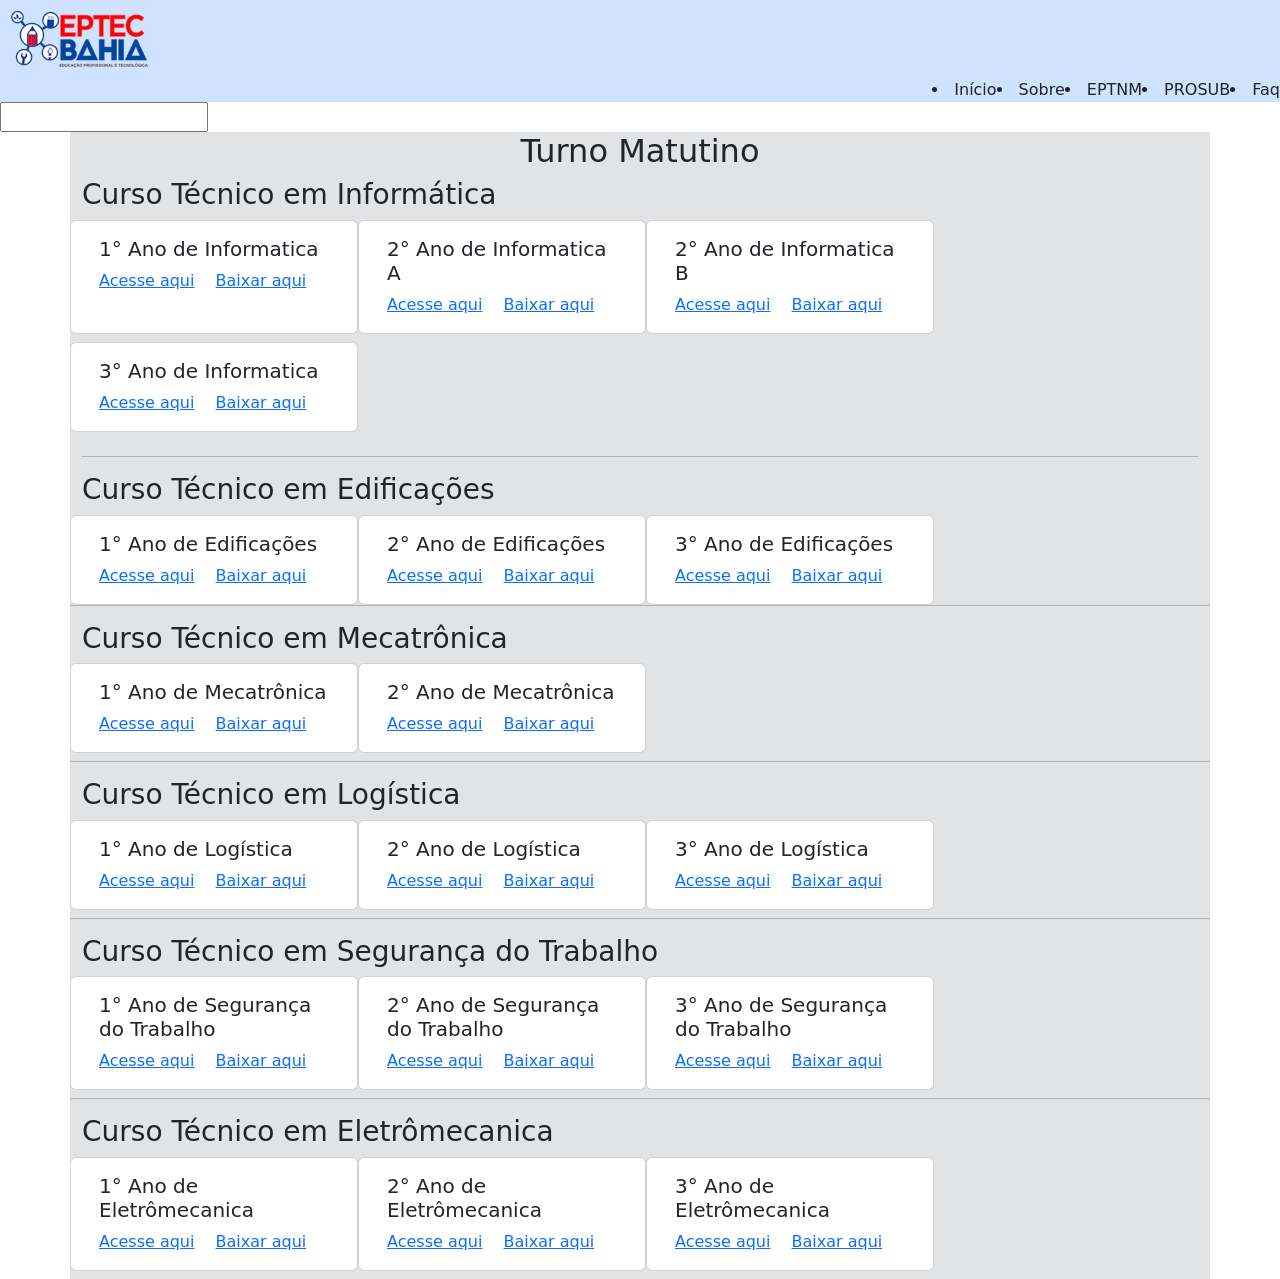
==== eptnm.html @ 10fe7ba7 "start SGH" ====
<!DOCTYPE html>
<html lang="pt-br">
<head>
    <meta charset="UTF-8">
    <meta name="viewport" content="width=device-width, initial-scale=1.0">
    <title>Sistema de Horario - CEEP Áureo FIlho</title>
    <link href="https://cdn.jsdelivr.net/npm/bootstrap@5.3.8/dist/css/bootstrap.min.css" rel="stylesheet" integrity="sha384-sRIl4kxILFvY47J16cr9ZwB07vP4J8+LH7qKQnuqkuIAvNWLzeN8tE5YBujZqJLB" crossorigin="anonymous">
</head>
<body class="container-fluid m-0 p-0">
    <section id="cabecalho" class="bg-primary-subtle">
        <div><a><img src="assets/img/logo.png"> </a></div>
        <nav>
            <div id="menu" class="d-flex justify-content-end">
            <li>Início</li>
            <li>Sobre</li>
            <li>EPTNM</li>
            <li>PROSUB</li>
            <li>Faq</li>
            </div>
        </nav>
    </section>
    <section id="pesquisa">
        <input type="text" />
    </section>
    <section id="turno" class="container bg-secondary-subtle">
        <head>
            <h2 class="text-center">Turno Matutino</h2>
        </head>
        <main>
            <div id="info" class="row">
                <h3>Curso Técnico em Informática</h3>
                <div class="card mb-2" style="width: 18rem;">
                    <div class="card-body">
                        <h5 class="card-title">1° Ano de Informatica</h5>
                        <a href="#" class="card-link" class="btn btn-primary" data-bs-toggle="modal" data-bs-target="#1infoModal">Acesse aqui</a>
                        <a href="assets/downloads/Matutino/pdf/1info.pdf" class="card-link" download="1info.pdf">Baixar aqui</a>
                    </div>
                </div>
                <div class="card mb-2" style="width: 18rem;">
                    <div class="card-body">
                        <h5 class="card-title">2° Ano de Informatica A</h5>
                        <a href="#" class="card-link" class="btn btn-primary" data-bs-toggle="modal" data-bs-target="#2infoModal">Acesse aqui</a>
                        <a href="assets/downloads/Matutino/pdf/2info.pdf" class="card-link" download="2info.pdf">Baixar aqui</a>
                    </div>
                </div>
                <div class="card mb-2" style="width: 18rem;">
                    <div class="card-body">
                        <h5 class="card-title">2° Ano de Informatica B</h5>
                        <a href="#" class="card-link" class="btn btn-primary" data-bs-toggle="modal" data-bs-target="#2binfoModal">Acesse aqui</a>
                        <a href="assets/downloads/Matutino/pdf/2info (2).pdf" class="card-link" download="2info.pdf">Baixar aqui</a>
                    </div>
                </div>
                    <div class="card mb-2" style="width: 18rem;">
                    <div class="card-body">
                        <h5 class="card-title">3° Ano de Informatica</h5>
                        <a href="#" class="card-link" class="btn btn-primary" data-bs-toggle="modal" data-bs-target="#3binfoModal">Acesse aqui</a>
                        <a href="assets/downloads/Matutino/pdf/3info.pdf" class="card-link" download="3info.pdf">Baixar aqui</a>
                    </div>
                </div>
            </div>

            <!-- Modal 1 info-->
            <div class="modal fade" id="1infoModal" tabindex="-1" aria-labelledby="1infoModalLabel" aria-hidden="true">
                <div class="modal-dialog modal-lg">
                    <div class="modal-content">
                    <div class="modal-header">
                        <h1 class="modal-title fs-5" id="1infoModalLabel">Modal title</h1>
                        <button type="button" class="btn-close" data-bs-dismiss="modal" aria-label="Close"></button>
                    </div>
                    <div class="modal-body">
                        <img src="assets/downloads/Matutino/imagen/1Info.png" class="img-fluid" width="100%">
                    </div>
                    </div>
                </div>
            </div>

            <!-- Modal 2 info A -->
            <div class="modal fade" id="2infoModal" tabindex="-1" aria-labelledby="2infoModalLabel" aria-hidden="true">
                <div class="modal-dialog modal-lg">
                    <div class="modal-content">
                    <div class="modal-header">
                        <h1 class="modal-title fs-5" id="2infoModalLabel">2° Informática Turma A</h1>
                        <button type="button" class="btn-close" data-bs-dismiss="modal" aria-label="Close"></button>
                    </div>
                    <div class="modal-body">
                        <img src="assets/downloads/Matutino/imagen/2Info A.png" class="img-fluid" width="100%">
                    </div>
                    </div>
                </div>
            </div>

             <!-- Modal 2 info B-->
            <div class="modal fade" id="2binfoModal" tabindex="-1" aria-labelledby="2binfoModalLabel" aria-hidden="true">
                <div class="modal-dialog modal-lg">
                    <div class="modal-content">
                    <div class="modal-header">
                        <h1 class="modal-title fs-5" id="2binfoModalLabel">2° Informática Turma b</h1>
                        <button type="button" class="btn-close" data-bs-dismiss="modal" aria-label="Close"></button>
                    </div>
                    <div class="modal-body">
                        <img src="assets/downloads/Matutino/imagen/2Info B.png" class="img-fluid" width="100%">
                    </div>
                    </div>
                </div>
            </div>
            <!-- Modal 3 info -->
                <div class="modal fade" id="3infoModal" tabindex="-1" aria-labelledby="3infoModalLabel" aria-hidden="true">
                <div class="modal-dialog modal-lg">
                    <div class="modal-content">
                    <div class="modal-header">
                        <h1 class="modal-title fs-5" id="3infoModal">3° Informática Turma b</h1>
                        <button type="button" class="btn-close" data-bs-dismiss="modal" aria-label="Close"></button>
                    </div>
                    <div class="modal-body">
                        <img src="assets/downloads/Matutino/imagen/3Info.png" class="img-fluid" width="100%">
                    </div>
                    </div>
                </div>
            </div>
            <hr>






            <div id="edifi" class="row">
                <h3>Curso Técnico em Edificações</h3>

                <div class="card" style="width: 18rem;">
                    <div class="card-body">
                        <h5 class="card-title">1° Ano de Edificações</h5>
                        <a href="#" class="card-link" class="btn btn-primary" data-bs-toggle="modal" data-bs-target="#exampleModal">Acesse aqui</a>
                        <a href="assets/downloads/Matutino/pdf/1edif.pdf" class="card-link" download="1edif.pdf">Baixar aqui</a>
                    </div>
                </div>
            <div class="card" style="width: 18rem;">
                    <div class="card-body">
                        <h5 class="card-title">2° Ano de Edificações</h5>
                        <a href="#" class="card-link" class="btn btn-primary" data-bs-toggle="modal" data-bs-target="#exampleModal">Acesse aqui</a>
                        <a href="assets/downloads/Matutino/pdf/2edif.pdf" class="card-link" download="2edif.pdf">Baixar aqui</a>
                    </div>
                </div>
            <div class="card" style="width: 18rem;">
                    <div class="card-body">
                        <h5 class="card-title">3° Ano de Edificações</h5>
                        <a href="#" class="card-link" class="btn btn-primary" data-bs-toggle="modal" data-bs-target="#exampleModal">Acesse aqui</a>
                        <a href="assets/downloads/Matutino/pdf/1info.pdf" class="card-link" download="1info.pdf">Baixar aqui</a>
                    </div>
                </div>
                <hr>









             <!-- Modal Mecatronica -->
            <div id="info" class="row">
                <h3>Curso Técnico em Mecatrônica</h3>
                <div class="card mb-2" style="width: 18rem;">
                    <div class="card-body">
                        <h5 class="card-title">1° Ano de Mecatrônica</h5>
                        <a href="#" class="card-link" class="btn btn-primary" data-bs-toggle="modal" data-bs-target="#1mctModal">Acesse aqui</a>
                        <a href="assets/downloads/Matutino/pdf//1mct.pdf" class="card-link" download="1imct.pdf">Baixar aqui</a>
                    </div>
                </div>
                <div class="card mb-2" style="width: 18rem;">
                    <div class="card-body">
                        <h5 class="card-title">2° Ano de Mecatrônica</h5>
                        <a href="#" class="card-link" class="btn btn-primary" data-bs-toggle="modal" data-bs-target="#2mctModal">Acesse aqui</a>
                        <a href="assets/downloads/Matutino/pdf/2mct.pdf" class="card-link" download="2mct.pdf">Baixar aqui</a>
                    </div>
                </div>
            </div>
            <hr>
 






            <div id="info" class="row">
                <h3>Curso Técnico em Logística</h3>
                <div class="card mb-2" style="width: 18rem;">
                    <div class="card-body">
                        <h5 class="card-title">1° Ano de Logística</h5>
                        <a href="#" class="card-link" class="btn btn-primary" data-bs-toggle="modal" data-bs-target="#1infoModal">Acesse aqui</a>
                        <a href="assets/downloads/Matutino/pdf/1log.pdf" class="card-link" download="1info.pdf">Baixar aqui</a>
                    </div>
                </div>
                <div class="card mb-2" style="width: 18rem;">
                    <div class="card-body">
                        <h5 class="card-title">2° Ano de Logística</h5>
                        <a href="#" class="card-link" class="btn btn-primary" data-bs-toggle="modal" data-bs-target="#2logModal">Acesse aqui</a>
                        <a href="assets/downloads/Matutino/pdf/2log.pdf" class="card-link" download="2log.pdf">Baixar aqui</a>
                    </div>
                </div>
                    <div class="card mb-2" style="width: 18rem;">
                    <div class="card-body">
                        <h5 class="card-title">3° Ano de Logística</h5>
                        <a href="#" class="card-link" class="btn btn-primary" data-bs-toggle="modal" data-bs-target="#3logModal">Acesse aqui</a>
                        <a href="assets/downloads/Matutino/pdf/3log.pdf" class="card-link" download="3log.pdf">Baixar aqui</a>
                    </div>
                </div>
            </div>
            <hr>






            <div id="info" class="row">
                <h3>Curso Técnico em Segurança do Trabalho</h3>
                <div class="card mb-2" style="width: 18rem;">
                    <div class="card-body">
                        <h5 class="card-title">1° Ano de Segurança do Trabalho</h5>
                        <a href="#" class="card-link" class="btn btn-primary" data-bs-toggle="modal" data-bs-target="#1STModal">Acesse aqui</a>
                        <a href="assets/downloads/Matutino/pdf/1ST.pdf" class="card-link" download="1ST.pdf">Baixar aqui</a>
                    </div>
                </div>
                <div class="card mb-2" style="width: 18rem;">
                    <div class="card-body">
                        <h5 class="card-title">2° Ano de Segurança do Trabalho</h5>
                        <a href="#" class="card-link" class="btn btn-primary" data-bs-toggle="modal" data-bs-target="#2STModal">Acesse aqui</a>
                        <a href="assets/downloads/Matutino/pdf/2ST.pdf" class="card-link" download="2ST.pdf">Baixar aqui</a>
                    </div>
                </div>
                    <div class="card mb-2" style="width: 18rem;">
                    <div class="card-body">
                        <h5 class="card-title">3° Ano de Segurança do Trabalho</h5>
                        <a href="#" class="card-link" class="btn btn-primary" data-bs-toggle="modal" data-bs-target="#3STModal">Acesse aqui</a>
                        <a href="assets/downloads/Matutino/pdf/3ST.pdf" class="card-link" download="3iST.pdf">Baixar aqui</a>
                    </div>
                </div>
            </div>
            <hr>











            <div id="info" class="row">
                <h3>Curso Técnico em Eletrômecanica</h3>
                <div class="card mb-2" style="width: 18rem;">
                    <div class="card-body">
                        <h5 class="card-title">1° Ano de Eletrômecanica</h5>
                        <a href="#" class="card-link" class="btn btn-primary" data-bs-toggle="modal" data-bs-target="#1eletroModal">Acesse aqui</a>
                        <a href="assets/downloads/Matutino/pdf/1eletro.pdf" class="card-link" download="1eletro.pdf">Baixar aqui</a>
                    </div>
                </div>
                <div class="card mb-2" style="width: 18rem;">
                    <div class="card-body">
                        <h5 class="card-title">2° Ano de Eletrômecanica</h5>
                        <a href="#" class="card-link" class="btn btn-primary" data-bs-toggle="modal" data-bs-target="#2eletroModal">Acesse aqui</a>
                        <a href="assets/downloads/Matutino/pdf/2eletro.pdf" class="card-link" download="2eletro.pdf">Baixar aqui</a>
                    </div>
                </div>
                    <div class="card mb-2" style="width: 18rem;">
                    <div class="card-body">
                        <h5 class="card-title">3° Ano de Eletrômecanica</h5>
                        <a href="#" class="card-link" class="btn btn-primary" data-bs-toggle="modal" data-bs-target="#3eletroModal">Acesse aqui</a>
                        <a href="assets/downloads/Matutino/pdf/3eletro.pdf" class="card-link" download="3eletro.pdf">Baixar aqui</a>
                    </div>
                </div>
            </div>

                    


        </main>
    </section>
    <footer></footer>

    <script src="https://cdn.jsdelivr.net/npm/bootstrap@5.3.8/dist/js/bootstrap.bundle.min.js" integrity="sha384-FKyoEForCGlyvwx9Hj09JcYn3nv7wiPVlz7YYwJrWVcXK/BmnVDxM+D2scQbITxI" crossorigin="anonymous"></script>
</body>
</html>
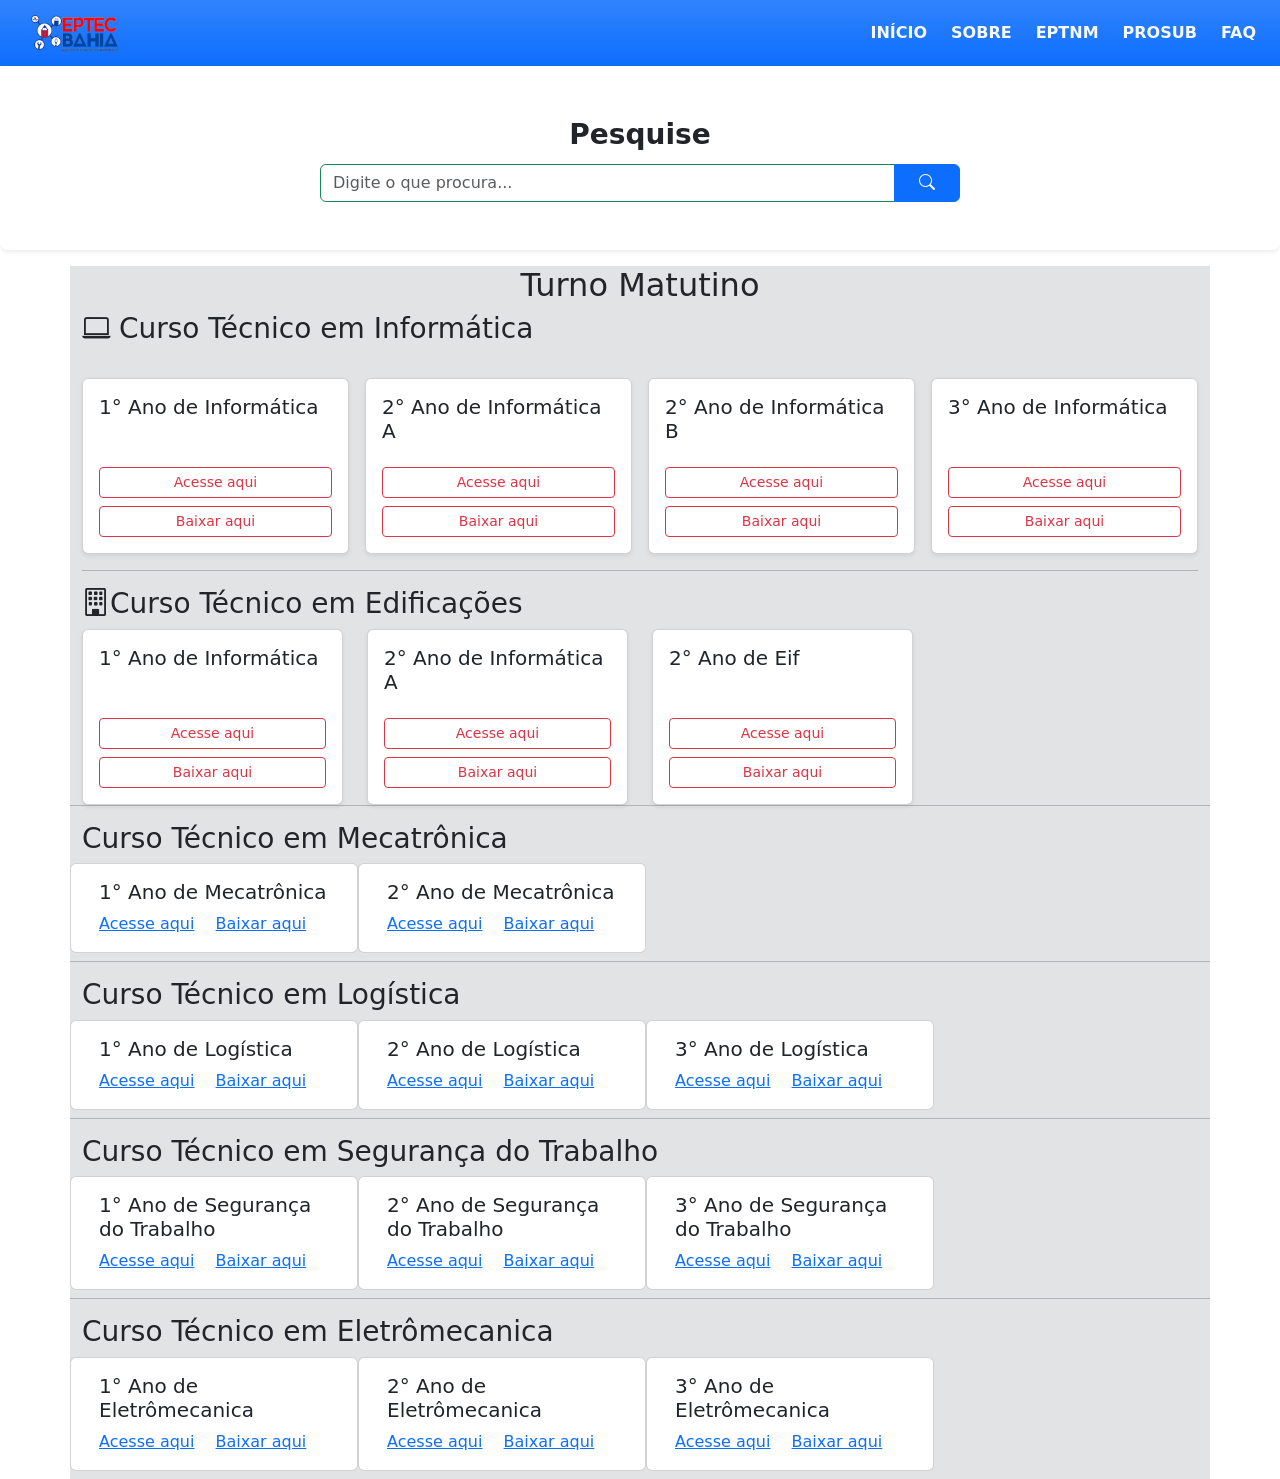
==== commit aa61f11e: "update EPTNM" ====
--- a/eptnm.html
+++ b/eptnm.html
@@ -3,61 +3,126 @@
 <head>
     <meta charset="UTF-8">
     <meta name="viewport" content="width=device-width, initial-scale=1.0">
-    <title>Sistema de Horario - CEEP Áureo FIlho</title>
-    <link href="https://cdn.jsdelivr.net/npm/bootstrap@5.3.8/dist/css/bootstrap.min.css" rel="stylesheet" integrity="sha384-sRIl4kxILFvY47J16cr9ZwB07vP4J8+LH7qKQnuqkuIAvNWLzeN8tE5YBujZqJLB" crossorigin="anonymous">
+    <title>Sistema de Horario - CEEP Áureo Filho</title>
+    
+    <!-- CSS do Bootstrap 5.3 (Corrigido) -->
+    <link href="https://cdn.jsdelivr.net/npm/bootstrap@5.3.3/dist/css/bootstrap.min.css" rel="stylesheet">
+    
+    <!-- Ícones do Bootstrap 1.11.3 -->
+    <link rel="stylesheet" href="https://cdn.jsdelivr.net/npm/bootstrap-icons@1.11.3/font/bootstrap-icons.min.css">
 </head>
 <body class="container-fluid m-0 p-0">
-    <section id="cabecalho" class="bg-primary-subtle">
-        <div><a><img src="assets/img/logo.png"> </a></div>
-        <nav>
-            <div id="menu" class="d-flex justify-content-end">
-            <li>Início</li>
-            <li>Sobre</li>
-            <li>EPTNM</li>
-            <li>PROSUB</li>
-            <li>Faq</li>
-            </div>
-        </nav>
+    <section id="topo" class="py-2 bg-primary bg-gradient">
+            <div class="container-fluid px-4 d-flex justify-content-between align-items-center">
+                
+                <!-- Logo na Esquerda -->
+                <a href="#" class="navbar-brand">
+                    <img src="assets/img/logo.png" alt="EPTEC Bahia" height="50">
+                </a>
+
+                <!-- Links de Navegação na Direita -->
+            <nav>
+                <ul class="nav gap-3 gap-md-4 align-items-center">
+                    <li class="nav-item">
+                        <a class="nav-link link-light link-opacity-75-hover fw-semibold p-0" href="index.html">INÍCIO</a>
+                    </li>
+                    <li class="nav-item">
+                        <a class="nav-link link-light link-opacity-75-hover fw-semibold p-0" href="sobre.html">SOBRE</a>
+                    </li>
+                    <li class="nav-item">
+                        <a class="nav-link link-light link-opacity-75-hover fw-semibold p-0" href="eptnm.html">EPTNM</a>
+                    </li>
+                    <li class="nav-item">
+                        <a class="nav-link link-light link-opacity-75-hover fw-semibold p-0" href="prosub.html">PROSUB</a>
+                    </li>
+                    <li class="nav-item">
+                        <a class="nav-link link-light link-opacity-75-hover fw-semibold p-0" href="faq.html">FAQ</a>
+                    </li>
+                </ul>
+            </nav>
+
+            </div>
     </section>
-    <section id="pesquisa">
-        <input type="text" />
+        <section id="pesquisa" class="text-center text-dark py-5 my-0 mb-3 rounded-3 shadow-sm overflow-hidden d-flex justify-content-center align-items-center" 
+            style="background: linear-gradient(rgba(255, 255, 255, 0.75)), url('assets/img/banner.site.jpg') center/cover no-repeat;">
+        
+<div class="w-50 mx-auto text-center">
+    <label for="pesquisa" class="form-label fs-3 fw-semibold">Pesquise</label>
+    
+    <!-- Input Group une o campo e o botão -->
+        <div class="input-group">
+            <input type="search" id="pesquisa" class="form-control border-success" placeholder="Digite o que procura...">
+            <button class="btn btn-primary px-4" type="button"> <i class="bi bi-search"></i></button>
+        </div>
+</div>
+
     </section>
+
     <section id="turno" class="container bg-secondary-subtle">
         <head>
             <h2 class="text-center">Turno Matutino</h2>
         </head>
         <main>
-            <div id="info" class="row">
-                <h3>Curso Técnico em Informática</h3>
-                <div class="card mb-2" style="width: 18rem;">
-                    <div class="card-body">
-                        <h5 class="card-title">1° Ano de Informatica</h5>
-                        <a href="#" class="card-link" class="btn btn-primary" data-bs-toggle="modal" data-bs-target="#1infoModal">Acesse aqui</a>
-                        <a href="assets/downloads/Matutino/pdf/1info.pdf" class="card-link" download="1info.pdf">Baixar aqui</a>
-                    </div>
-                </div>
-                <div class="card mb-2" style="width: 18rem;">
-                    <div class="card-body">
-                        <h5 class="card-title">2° Ano de Informatica A</h5>
-                        <a href="#" class="card-link" class="btn btn-primary" data-bs-toggle="modal" data-bs-target="#2infoModal">Acesse aqui</a>
-                        <a href="assets/downloads/Matutino/pdf/2info.pdf" class="card-link" download="2info.pdf">Baixar aqui</a>
-                    </div>
-                </div>
-                <div class="card mb-2" style="width: 18rem;">
-                    <div class="card-body">
-                        <h5 class="card-title">2° Ano de Informatica B</h5>
-                        <a href="#" class="card-link" class="btn btn-primary" data-bs-toggle="modal" data-bs-target="#2binfoModal">Acesse aqui</a>
-                        <a href="assets/downloads/Matutino/pdf/2info (2).pdf" class="card-link" download="2info.pdf">Baixar aqui</a>
-                    </div>
-                </div>
-                    <div class="card mb-2" style="width: 18rem;">
-                    <div class="card-body">
-                        <h5 class="card-title">3° Ano de Informatica</h5>
-                        <a href="#" class="card-link" class="btn btn-primary" data-bs-toggle="modal" data-bs-target="#3binfoModal">Acesse aqui</a>
-                        <a href="assets/downloads/Matutino/pdf/3info.pdf" class="card-link" download="3info.pdf">Baixar aqui</a>
-                    </div>
-                </div>
-            </div>
+
+            
+<div id="info" class="row g-3">
+    <!-- Título ocupando toda a largura superior -->
+    <div class="col-12 mb-2">
+        <h3><i class="bi bi-laptop"></i> Curso Técnico em Informática</h3>
+    </div>
+
+    <!-- 1ª Coluna -->
+    <div class="col-12 col-sm-6 col-lg-3">
+        <div class="card h-100 shadow-sm">
+            <div class="card-body d-flex flex-column justify-content-between">
+                <h5 class="card-title">1° Ano de Informática</h5>
+                <div class="mt-3">
+                    <a href="#" class="btn btn-outline-danger btn-sm w-100 mb-2" data-bs-toggle="modal" data-bs-target="#1infoModal">Acesse aqui</a>
+                    <a href="assets/downloads/Matutino/pdf/1info.pdf" class="btn btn-outline-danger btn-sm w-100" download="1info.pdf">Baixar aqui</a>
+                </div>
+            </div>
+        </div>
+    </div>
+
+    <!-- 2ª Coluna -->
+    <div class="col-12 col-sm-6 col-lg-3">
+        <div class="card h-100 shadow-sm">
+            <div class="card-body d-flex flex-column justify-content-between">
+                <h5 class="card-title">2° Ano de Informática A</h5>
+                <div class="mt-3">
+                    <a href="#" class="btn btn-outline-danger btn-sm w-100 mb-2" data-bs-toggle="modal" data-bs-target="#2infoModal">Acesse aqui</a>
+                    <a href="assets/downloads/Matutino/pdf/2info.pdf" class="btn btn-outline-danger btn-sm w-100" download="2info.pdf">Baixar aqui</a>
+                </div>
+            </div>
+        </div>
+    </div>
+
+    <!-- 3ª Coluna -->
+    <div class="col-12 col-sm-6 col-lg-3">
+        <div class="card h-100 shadow-sm">
+            <div class="card-body d-flex flex-column justify-content-between">
+                <h5 class="card-title">2° Ano de Informática B</h5>
+                <div class="mt-3">
+                    <a href="#" class="btn btn-outline-danger btn-sm w-100 mb-2" data-bs-toggle="modal" data-bs-target="#2binfoModal">Acesse aqui</a>
+                    <a href="assets/downloads/Matutino/pdf/2info (2).pdf" class="btn btn-outline-danger btn-sm w-100" download="2info.pdf">Baixar aqui</a>
+                </div>
+            </div>
+        </div>
+    </div>
+
+    <!-- 4ª Coluna -->
+    <div class="col-12 col-sm-6 col-lg-3">
+        <div class="card h-100 shadow-sm">
+            <div class="card-body d-flex flex-column justify-content-between">
+                <h5 class="card-title">3° Ano de Informática</h5>
+                <div class="mt-3">
+                    <a href="#" class="btn btn-outline-danger btn-sm w-100 mb-2" data-bs-toggle="modal" data-bs-target="#3binfoModal">Acesse aqui</a>
+                    <a href="assets/downloads/Matutino/pdf/3info.pdf" class="btn btn-outline-danger btn-sm w-100" download="3info.pdf">Baixar aqui</a>
+                </div>
+            </div>
+        </div>
+    </div>
+</div>
 
             <!-- Modal 1 info-->
             <div class="modal fade" id="1infoModal" tabindex="-1" aria-labelledby="1infoModalLabel" aria-hidden="true">
@@ -119,35 +184,47 @@
             </div>
             <hr>
 
-
-
-
-
-
             <div id="edifi" class="row">
-                <h3>Curso Técnico em Edificações</h3>
-
-                <div class="card" style="width: 18rem;">
-                    <div class="card-body">
-                        <h5 class="card-title">1° Ano de Edificações</h5>
-                        <a href="#" class="card-link" class="btn btn-primary" data-bs-toggle="modal" data-bs-target="#exampleModal">Acesse aqui</a>
-                        <a href="assets/downloads/Matutino/pdf/1edif.pdf" class="card-link" download="1edif.pdf">Baixar aqui</a>
-                    </div>
-                </div>
-            <div class="card" style="width: 18rem;">
-                    <div class="card-body">
-                        <h5 class="card-title">2° Ano de Edificações</h5>
-                        <a href="#" class="card-link" class="btn btn-primary" data-bs-toggle="modal" data-bs-target="#exampleModal">Acesse aqui</a>
-                        <a href="assets/downloads/Matutino/pdf/2edif.pdf" class="card-link" download="2edif.pdf">Baixar aqui</a>
-                    </div>
-                </div>
-            <div class="card" style="width: 18rem;">
-                    <div class="card-body">
-                        <h5 class="card-title">3° Ano de Edificações</h5>
-                        <a href="#" class="card-link" class="btn btn-primary" data-bs-toggle="modal" data-bs-target="#exampleModal">Acesse aqui</a>
-                        <a href="assets/downloads/Matutino/pdf/1info.pdf" class="card-link" download="1info.pdf">Baixar aqui</a>
-                    </div>
-                </div>
+                <h3><i class="bi bi-building"></i>Curso Técnico em Edificações</h3>
+
+               <!-- 1ª Coluna -->
+    <div class="col-12 col-sm-6 col-lg-3">
+        <div class="card h-100 shadow-sm">
+            <div class="card-body d-flex flex-column justify-content-between">
+                <h5 class="card-title">1° Ano de Informática</h5>
+                <div class="mt-3">
+                    <a href="#" class="btn btn-outline-danger btn-sm w-100 mb-2" data-bs-toggle="modal" data-bs-target="#1infoModal">Acesse aqui</a>
+                    <a href="assets/downloads/Matutino/pdf/1info.pdf" class="btn btn-outline-danger btn-sm w-100" download="1info.pdf">Baixar aqui</a>
+                </div>
+            </div>
+        </div>
+    </div>
+
+    <!-- 2ª Coluna -->
+    <div class="col-12 col-sm-6 col-lg-3">
+        <div class="card h-100 shadow-sm">
+            <div class="card-body d-flex flex-column justify-content-between">
+                <h5 class="card-title">2° Ano de Informática A</h5>
+                <div class="mt-3">
+                    <a href="#" class="btn btn-outline-danger btn-sm w-100 mb-2" data-bs-toggle="modal" data-bs-target="#2infoModal">Acesse aqui</a>
+                    <a href="assets/downloads/Matutino/pdf/2info.pdf" class="btn btn-outline-danger btn-sm w-100" download="2info.pdf">Baixar aqui</a>
+                </div>
+            </div>
+        </div>
+    </div>
+
+    <!-- 3ª Coluna -->
+    <div class="col-12 col-sm-6 col-lg-3">
+        <div class="card h-100 shadow-sm">
+            <div class="card-body d-flex flex-column justify-content-between">
+                <h5 class="card-title">2° Ano de Eif</h5>
+                <div class="mt-3">
+                    <a href="#" class="btn btn-outline-danger btn-sm w-100 mb-2" data-bs-toggle="modal" data-bs-target="#2binfoModal">Acesse aqui</a>
+                    <a href="assets/downloads/Matutino/pdf/2info (2).pdf" class="btn btn-outline-danger btn-sm w-100" download="2info.pdf">Baixar aqui</a>
+                </div>
+            </div>
+        </div>
+    </div>
                 <hr>
 
 
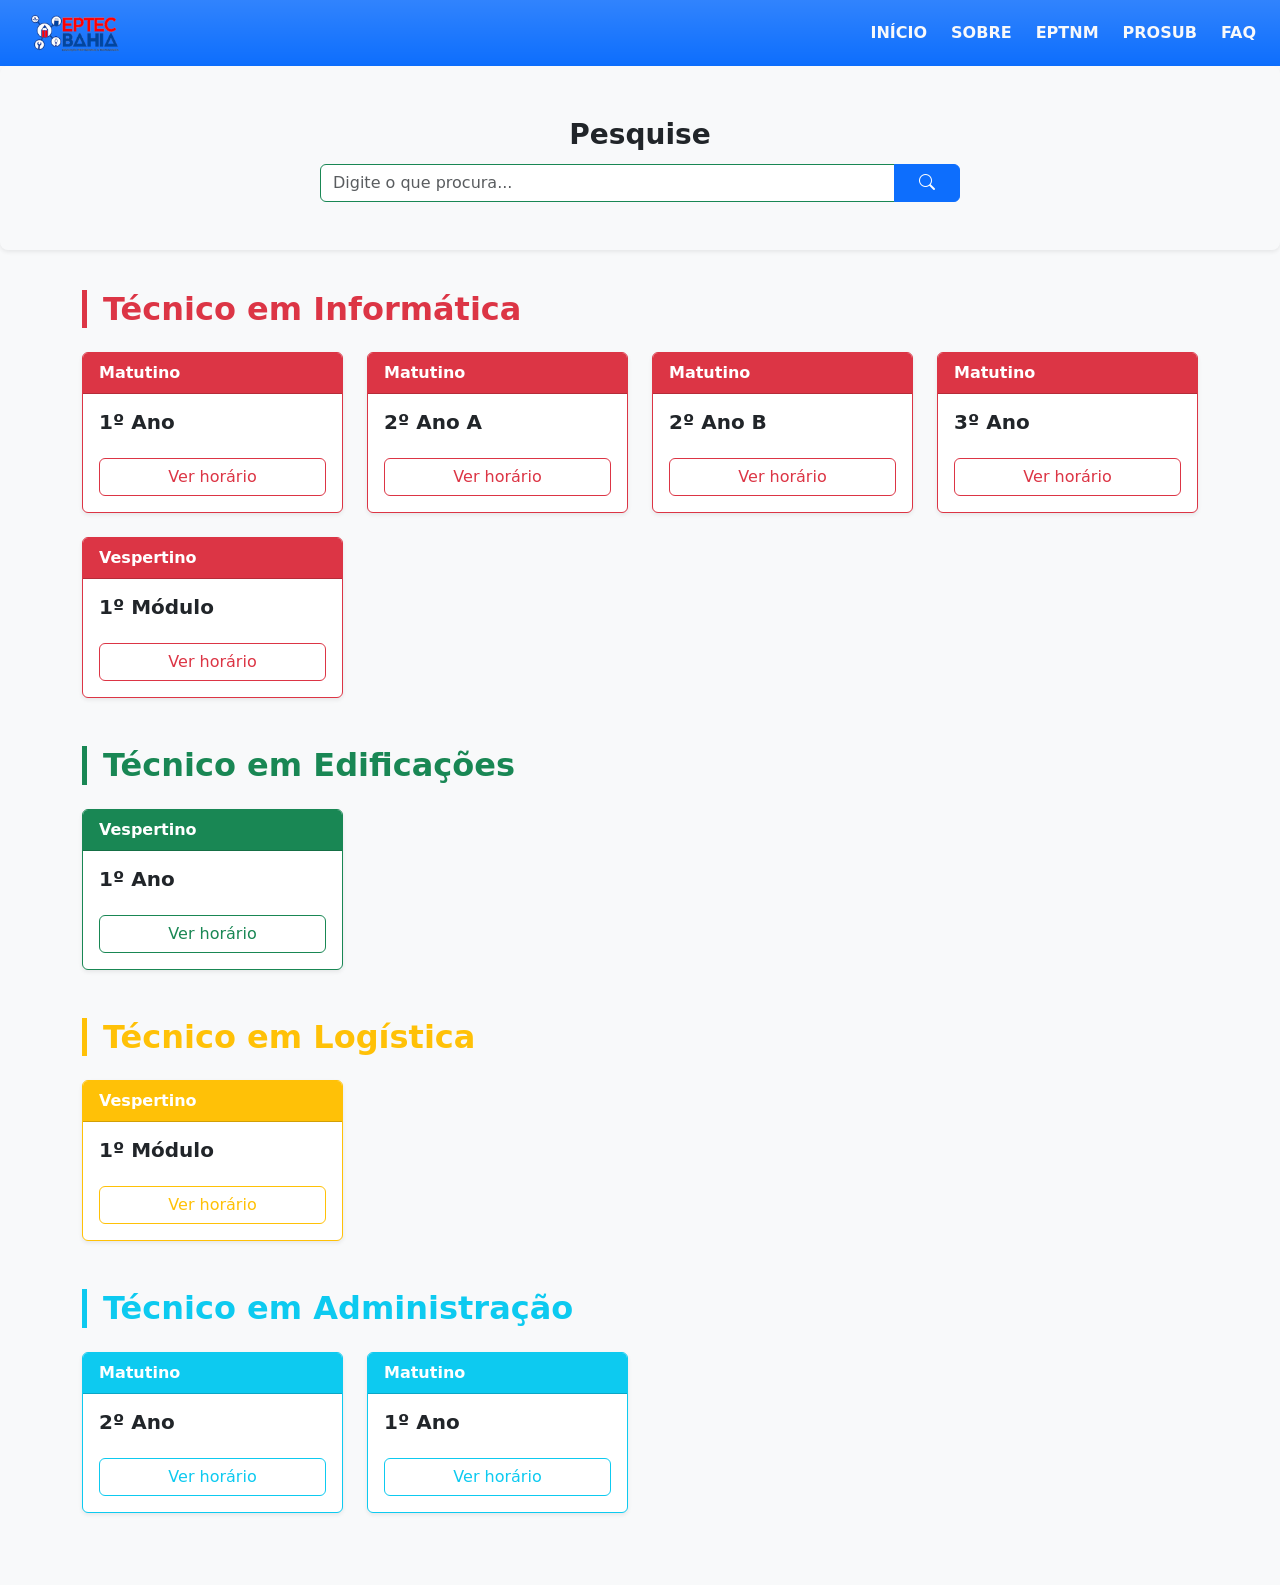
==== commit fda7588a: "Update bd json" ====
--- a/eptnm.html
+++ b/eptnm.html
@@ -10,6 +10,7 @@
     
     <!-- Ícones do Bootstrap 1.11.3 -->
     <link rel="stylesheet" href="https://cdn.jsdelivr.net/npm/bootstrap-icons@1.11.3/font/bootstrap-icons.min.css">
+    <link rel="stylesheet" href="assets/css/style.css">
 </head>
 <body class="container-fluid m-0 p-0">
     <section id="topo" class="py-2 bg-primary bg-gradient">
@@ -43,7 +44,7 @@
 
             </div>
     </section>
-        <section id="pesquisa" class="text-center text-dark py-5 my-0 mb-3 rounded-3 shadow-sm overflow-hidden d-flex justify-content-center align-items-center" 
+    <section id="pesquisa" class="text-center text-dark py-5 my-0 mb-3 rounded-3 shadow-sm overflow-hidden d-flex justify-content-center align-items-center" 
             style="background: linear-gradient(rgba(255, 255, 255, 0.75)), url('assets/img/banner.site.jpg') center/cover no-repeat;">
         
 <div class="w-50 mx-auto text-center">
@@ -57,309 +58,16 @@
 </div>
 
     </section>
+    <main class="container py-4">
+        <div id="mensagem" class="alert alert-info">Carregando horários...</div>
+        <div id="conteudo"></div>
+    </main>
 
-    <section id="turno" class="container bg-secondary-subtle">
-        <head>
-            <h2 class="text-center">Turno Matutino</h2>
-        </head>
-        <main>
+    <div id="areaModais"></div>
 
-            
-<div id="info" class="row g-3">
-    <!-- Título ocupando toda a largura superior -->
-    <div class="col-12 mb-2">
-        <h3><i class="bi bi-laptop"></i> Curso Técnico em Informática</h3>
-    </div>
-
-    <!-- 1ª Coluna -->
-    <div class="col-12 col-sm-6 col-lg-3">
-        <div class="card h-100 shadow-sm">
-            <div class="card-body d-flex flex-column justify-content-between">
-                <h5 class="card-title">1° Ano de Informática</h5>
-                <div class="mt-3">
-                    <a href="#" class="btn btn-outline-danger btn-sm w-100 mb-2" data-bs-toggle="modal" data-bs-target="#1infoModal">Acesse aqui</a>
-                    <a href="assets/downloads/Matutino/pdf/1info.pdf" class="btn btn-outline-danger btn-sm w-100" download="1info.pdf">Baixar aqui</a>
-                </div>
-            </div>
-        </div>
-    </div>
-
-    <!-- 2ª Coluna -->
-    <div class="col-12 col-sm-6 col-lg-3">
-        <div class="card h-100 shadow-sm">
-            <div class="card-body d-flex flex-column justify-content-between">
-                <h5 class="card-title">2° Ano de Informática A</h5>
-                <div class="mt-3">
-                    <a href="#" class="btn btn-outline-danger btn-sm w-100 mb-2" data-bs-toggle="modal" data-bs-target="#2infoModal">Acesse aqui</a>
-                    <a href="assets/downloads/Matutino/pdf/2info.pdf" class="btn btn-outline-danger btn-sm w-100" download="2info.pdf">Baixar aqui</a>
-                </div>
-            </div>
-        </div>
-    </div>
-
-    <!-- 3ª Coluna -->
-    <div class="col-12 col-sm-6 col-lg-3">
-        <div class="card h-100 shadow-sm">
-            <div class="card-body d-flex flex-column justify-content-between">
-                <h5 class="card-title">2° Ano de Informática B</h5>
-                <div class="mt-3">
-                    <a href="#" class="btn btn-outline-danger btn-sm w-100 mb-2" data-bs-toggle="modal" data-bs-target="#2binfoModal">Acesse aqui</a>
-                    <a href="assets/downloads/Matutino/pdf/2info (2).pdf" class="btn btn-outline-danger btn-sm w-100" download="2info.pdf">Baixar aqui</a>
-                </div>
-            </div>
-        </div>
-    </div>
-
-    <!-- 4ª Coluna -->
-    <div class="col-12 col-sm-6 col-lg-3">
-        <div class="card h-100 shadow-sm">
-            <div class="card-body d-flex flex-column justify-content-between">
-                <h5 class="card-title">3° Ano de Informática</h5>
-                <div class="mt-3">
-                    <a href="#" class="btn btn-outline-danger btn-sm w-100 mb-2" data-bs-toggle="modal" data-bs-target="#3binfoModal">Acesse aqui</a>
-                    <a href="assets/downloads/Matutino/pdf/3info.pdf" class="btn btn-outline-danger btn-sm w-100" download="3info.pdf">Baixar aqui</a>
-                </div>
-            </div>
-        </div>
-    </div>
-</div>
-
-            <!-- Modal 1 info-->
-            <div class="modal fade" id="1infoModal" tabindex="-1" aria-labelledby="1infoModalLabel" aria-hidden="true">
-                <div class="modal-dialog modal-lg">
-                    <div class="modal-content">
-                    <div class="modal-header">
-                        <h1 class="modal-title fs-5" id="1infoModalLabel">Modal title</h1>
-                        <button type="button" class="btn-close" data-bs-dismiss="modal" aria-label="Close"></button>
-                    </div>
-                    <div class="modal-body">
-                        <img src="assets/downloads/Matutino/imagen/1Info.png" class="img-fluid" width="100%">
-                    </div>
-                    </div>
-                </div>
-            </div>
-
-            <!-- Modal 2 info A -->
-            <div class="modal fade" id="2infoModal" tabindex="-1" aria-labelledby="2infoModalLabel" aria-hidden="true">
-                <div class="modal-dialog modal-lg">
-                    <div class="modal-content">
-                    <div class="modal-header">
-                        <h1 class="modal-title fs-5" id="2infoModalLabel">2° Informática Turma A</h1>
-                        <button type="button" class="btn-close" data-bs-dismiss="modal" aria-label="Close"></button>
-                    </div>
-                    <div class="modal-body">
-                        <img src="assets/downloads/Matutino/imagen/2Info A.png" class="img-fluid" width="100%">
-                    </div>
-                    </div>
-                </div>
-            </div>
-
-             <!-- Modal 2 info B-->
-            <div class="modal fade" id="2binfoModal" tabindex="-1" aria-labelledby="2binfoModalLabel" aria-hidden="true">
-                <div class="modal-dialog modal-lg">
-                    <div class="modal-content">
-                    <div class="modal-header">
-                        <h1 class="modal-title fs-5" id="2binfoModalLabel">2° Informática Turma b</h1>
-                        <button type="button" class="btn-close" data-bs-dismiss="modal" aria-label="Close"></button>
-                    </div>
-                    <div class="modal-body">
-                        <img src="assets/downloads/Matutino/imagen/2Info B.png" class="img-fluid" width="100%">
-                    </div>
-                    </div>
-                </div>
-            </div>
-            <!-- Modal 3 info -->
-                <div class="modal fade" id="3infoModal" tabindex="-1" aria-labelledby="3infoModalLabel" aria-hidden="true">
-                <div class="modal-dialog modal-lg">
-                    <div class="modal-content">
-                    <div class="modal-header">
-                        <h1 class="modal-title fs-5" id="3infoModal">3° Informática Turma b</h1>
-                        <button type="button" class="btn-close" data-bs-dismiss="modal" aria-label="Close"></button>
-                    </div>
-                    <div class="modal-body">
-                        <img src="assets/downloads/Matutino/imagen/3Info.png" class="img-fluid" width="100%">
-                    </div>
-                    </div>
-                </div>
-            </div>
-            <hr>
-
-            <div id="edifi" class="row">
-                <h3><i class="bi bi-building"></i>Curso Técnico em Edificações</h3>
-
-               <!-- 1ª Coluna -->
-    <div class="col-12 col-sm-6 col-lg-3">
-        <div class="card h-100 shadow-sm">
-            <div class="card-body d-flex flex-column justify-content-between">
-                <h5 class="card-title">1° Ano de Informática</h5>
-                <div class="mt-3">
-                    <a href="#" class="btn btn-outline-danger btn-sm w-100 mb-2" data-bs-toggle="modal" data-bs-target="#1infoModal">Acesse aqui</a>
-                    <a href="assets/downloads/Matutino/pdf/1info.pdf" class="btn btn-outline-danger btn-sm w-100" download="1info.pdf">Baixar aqui</a>
-                </div>
-            </div>
-        </div>
-    </div>
-
-    <!-- 2ª Coluna -->
-    <div class="col-12 col-sm-6 col-lg-3">
-        <div class="card h-100 shadow-sm">
-            <div class="card-body d-flex flex-column justify-content-between">
-                <h5 class="card-title">2° Ano de Informática A</h5>
-                <div class="mt-3">
-                    <a href="#" class="btn btn-outline-danger btn-sm w-100 mb-2" data-bs-toggle="modal" data-bs-target="#2infoModal">Acesse aqui</a>
-                    <a href="assets/downloads/Matutino/pdf/2info.pdf" class="btn btn-outline-danger btn-sm w-100" download="2info.pdf">Baixar aqui</a>
-                </div>
-            </div>
-        </div>
-    </div>
-
-    <!-- 3ª Coluna -->
-    <div class="col-12 col-sm-6 col-lg-3">
-        <div class="card h-100 shadow-sm">
-            <div class="card-body d-flex flex-column justify-content-between">
-                <h5 class="card-title">2° Ano de Eif</h5>
-                <div class="mt-3">
-                    <a href="#" class="btn btn-outline-danger btn-sm w-100 mb-2" data-bs-toggle="modal" data-bs-target="#2binfoModal">Acesse aqui</a>
-                    <a href="assets/downloads/Matutino/pdf/2info (2).pdf" class="btn btn-outline-danger btn-sm w-100" download="2info.pdf">Baixar aqui</a>
-                </div>
-            </div>
-        </div>
-    </div>
-                <hr>
-
-
-
-
-
-
-
-
-
-             <!-- Modal Mecatronica -->
-            <div id="info" class="row">
-                <h3>Curso Técnico em Mecatrônica</h3>
-                <div class="card mb-2" style="width: 18rem;">
-                    <div class="card-body">
-                        <h5 class="card-title">1° Ano de Mecatrônica</h5>
-                        <a href="#" class="card-link" class="btn btn-primary" data-bs-toggle="modal" data-bs-target="#1mctModal">Acesse aqui</a>
-                        <a href="assets/downloads/Matutino/pdf//1mct.pdf" class="card-link" download="1imct.pdf">Baixar aqui</a>
-                    </div>
-                </div>
-                <div class="card mb-2" style="width: 18rem;">
-                    <div class="card-body">
-                        <h5 class="card-title">2° Ano de Mecatrônica</h5>
-                        <a href="#" class="card-link" class="btn btn-primary" data-bs-toggle="modal" data-bs-target="#2mctModal">Acesse aqui</a>
-                        <a href="assets/downloads/Matutino/pdf/2mct.pdf" class="card-link" download="2mct.pdf">Baixar aqui</a>
-                    </div>
-                </div>
-            </div>
-            <hr>
- 
-
-
-
-
-
-
-            <div id="info" class="row">
-                <h3>Curso Técnico em Logística</h3>
-                <div class="card mb-2" style="width: 18rem;">
-                    <div class="card-body">
-                        <h5 class="card-title">1° Ano de Logística</h5>
-                        <a href="#" class="card-link" class="btn btn-primary" data-bs-toggle="modal" data-bs-target="#1infoModal">Acesse aqui</a>
-                        <a href="assets/downloads/Matutino/pdf/1log.pdf" class="card-link" download="1info.pdf">Baixar aqui</a>
-                    </div>
-                </div>
-                <div class="card mb-2" style="width: 18rem;">
-                    <div class="card-body">
-                        <h5 class="card-title">2° Ano de Logística</h5>
-                        <a href="#" class="card-link" class="btn btn-primary" data-bs-toggle="modal" data-bs-target="#2logModal">Acesse aqui</a>
-                        <a href="assets/downloads/Matutino/pdf/2log.pdf" class="card-link" download="2log.pdf">Baixar aqui</a>
-                    </div>
-                </div>
-                    <div class="card mb-2" style="width: 18rem;">
-                    <div class="card-body">
-                        <h5 class="card-title">3° Ano de Logística</h5>
-                        <a href="#" class="card-link" class="btn btn-primary" data-bs-toggle="modal" data-bs-target="#3logModal">Acesse aqui</a>
-                        <a href="assets/downloads/Matutino/pdf/3log.pdf" class="card-link" download="3log.pdf">Baixar aqui</a>
-                    </div>
-                </div>
-            </div>
-            <hr>
-
-
-
-
-
-
-            <div id="info" class="row">
-                <h3>Curso Técnico em Segurança do Trabalho</h3>
-                <div class="card mb-2" style="width: 18rem;">
-                    <div class="card-body">
-                        <h5 class="card-title">1° Ano de Segurança do Trabalho</h5>
-                        <a href="#" class="card-link" class="btn btn-primary" data-bs-toggle="modal" data-bs-target="#1STModal">Acesse aqui</a>
-                        <a href="assets/downloads/Matutino/pdf/1ST.pdf" class="card-link" download="1ST.pdf">Baixar aqui</a>
-                    </div>
-                </div>
-                <div class="card mb-2" style="width: 18rem;">
-                    <div class="card-body">
-                        <h5 class="card-title">2° Ano de Segurança do Trabalho</h5>
-                        <a href="#" class="card-link" class="btn btn-primary" data-bs-toggle="modal" data-bs-target="#2STModal">Acesse aqui</a>
-                        <a href="assets/downloads/Matutino/pdf/2ST.pdf" class="card-link" download="2ST.pdf">Baixar aqui</a>
-                    </div>
-                </div>
-                    <div class="card mb-2" style="width: 18rem;">
-                    <div class="card-body">
-                        <h5 class="card-title">3° Ano de Segurança do Trabalho</h5>
-                        <a href="#" class="card-link" class="btn btn-primary" data-bs-toggle="modal" data-bs-target="#3STModal">Acesse aqui</a>
-                        <a href="assets/downloads/Matutino/pdf/3ST.pdf" class="card-link" download="3iST.pdf">Baixar aqui</a>
-                    </div>
-                </div>
-            </div>
-            <hr>
-
-
-
-
-
-
-
-
-
-
-
-            <div id="info" class="row">
-                <h3>Curso Técnico em Eletrômecanica</h3>
-                <div class="card mb-2" style="width: 18rem;">
-                    <div class="card-body">
-                        <h5 class="card-title">1° Ano de Eletrômecanica</h5>
-                        <a href="#" class="card-link" class="btn btn-primary" data-bs-toggle="modal" data-bs-target="#1eletroModal">Acesse aqui</a>
-                        <a href="assets/downloads/Matutino/pdf/1eletro.pdf" class="card-link" download="1eletro.pdf">Baixar aqui</a>
-                    </div>
-                </div>
-                <div class="card mb-2" style="width: 18rem;">
-                    <div class="card-body">
-                        <h5 class="card-title">2° Ano de Eletrômecanica</h5>
-                        <a href="#" class="card-link" class="btn btn-primary" data-bs-toggle="modal" data-bs-target="#2eletroModal">Acesse aqui</a>
-                        <a href="assets/downloads/Matutino/pdf/2eletro.pdf" class="card-link" download="2eletro.pdf">Baixar aqui</a>
-                    </div>
-                </div>
-                    <div class="card mb-2" style="width: 18rem;">
-                    <div class="card-body">
-                        <h5 class="card-title">3° Ano de Eletrômecanica</h5>
-                        <a href="#" class="card-link" class="btn btn-primary" data-bs-toggle="modal" data-bs-target="#3eletroModal">Acesse aqui</a>
-                        <a href="assets/downloads/Matutino/pdf/3eletro.pdf" class="card-link" download="3eletro.pdf">Baixar aqui</a>
-                    </div>
-                </div>
-            </div>
-
-                    
-
-
-        </main>
-    </section>
     <footer></footer>
 
     <script src="https://cdn.jsdelivr.net/npm/bootstrap@5.3.8/dist/js/bootstrap.bundle.min.js" integrity="sha384-FKyoEForCGlyvwx9Hj09JcYn3nv7wiPVlz7YYwJrWVcXK/BmnVDxM+D2scQbITxI" crossorigin="anonymous"></script>
+    <script src="assets/js/horarios.js"></script>
 </body>
 </html>
--- a/assets/css/style.css
+++ b/assets/css/style.css
@@ -0,0 +1,68 @@
+body {
+    background-color: #f8f9fa;
+}
+
+#banner {
+    background:
+        linear-gradient(rgba(255,255,255,.78), rgba(255,255,255,.78)),
+        url("../img/banner.svg") center/cover no-repeat;
+}
+
+.card-opcao {
+    min-height: 210px;
+    border: 2px solid;
+    border-radius: 18px;
+    background: #fff;
+    text-decoration: none;
+    display: flex;
+    flex-direction: column;
+    align-items: center;
+    justify-content: center;
+    gap: 8px;
+    transition: .2s ease;
+    box-shadow: 0 6px 20px rgba(0,0,0,.06);
+}
+
+.card-opcao:hover {
+    transform: translateY(-4px);
+    box-shadow: 0 10px 28px rgba(0,0,0,.12);
+}
+
+.bloco-turno {
+    margin-bottom: 3rem;
+}
+
+.bloco-turno h2 {
+    border-left: 5px solid #0d6efd;
+    padding-left: 12px;
+}
+
+.card-turma {
+    height: 100%;
+    border-radius: 16px;
+}
+
+.card-turma .btn {
+    width: 100%;
+}
+
+.modal-horario {
+    max-height: 75vh;
+    object-fit: contain;
+}
+
+@media (max-width: 768px) {
+    #topo .container-fluid {
+        flex-direction: column;
+        gap: 12px;
+    }
+
+    #topo .nav {
+        justify-content: center;
+        flex-wrap: wrap;
+    }
+
+    #banner h1 {
+        font-size: 2rem;
+    }
+}
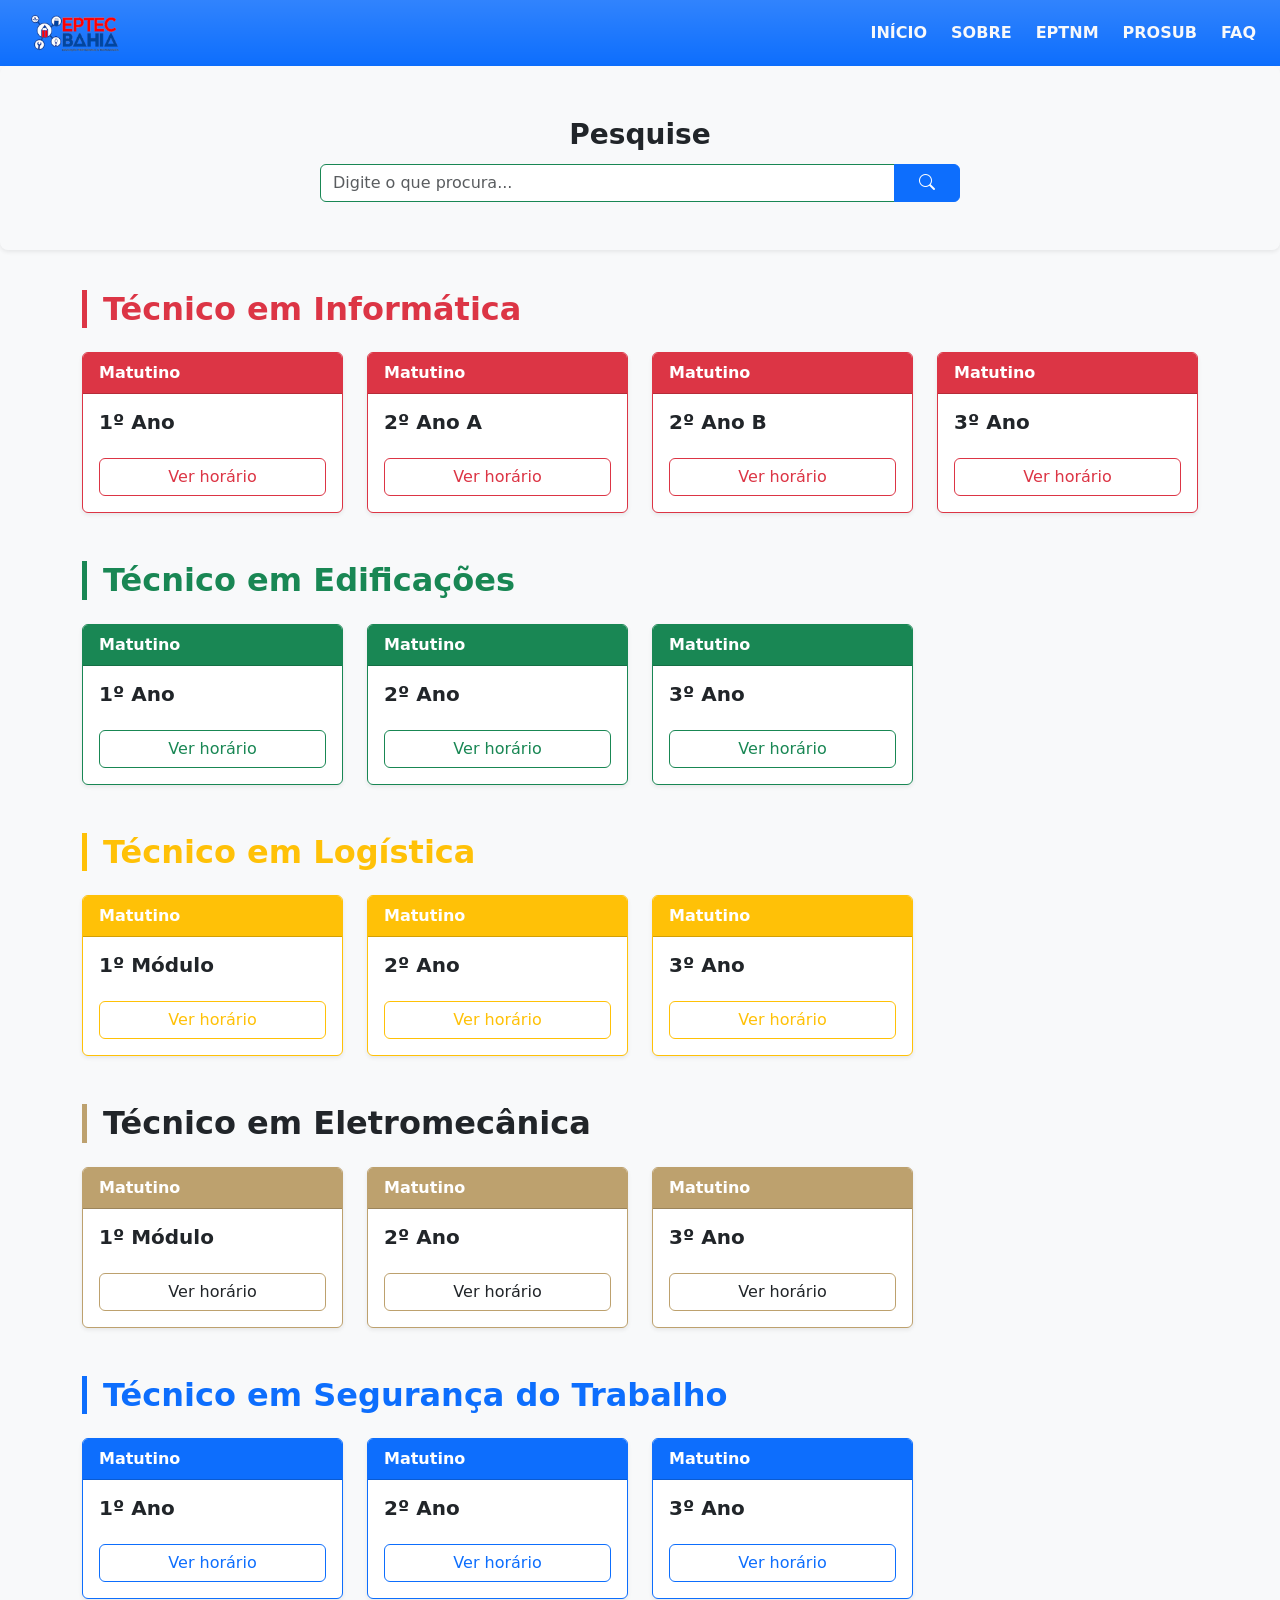
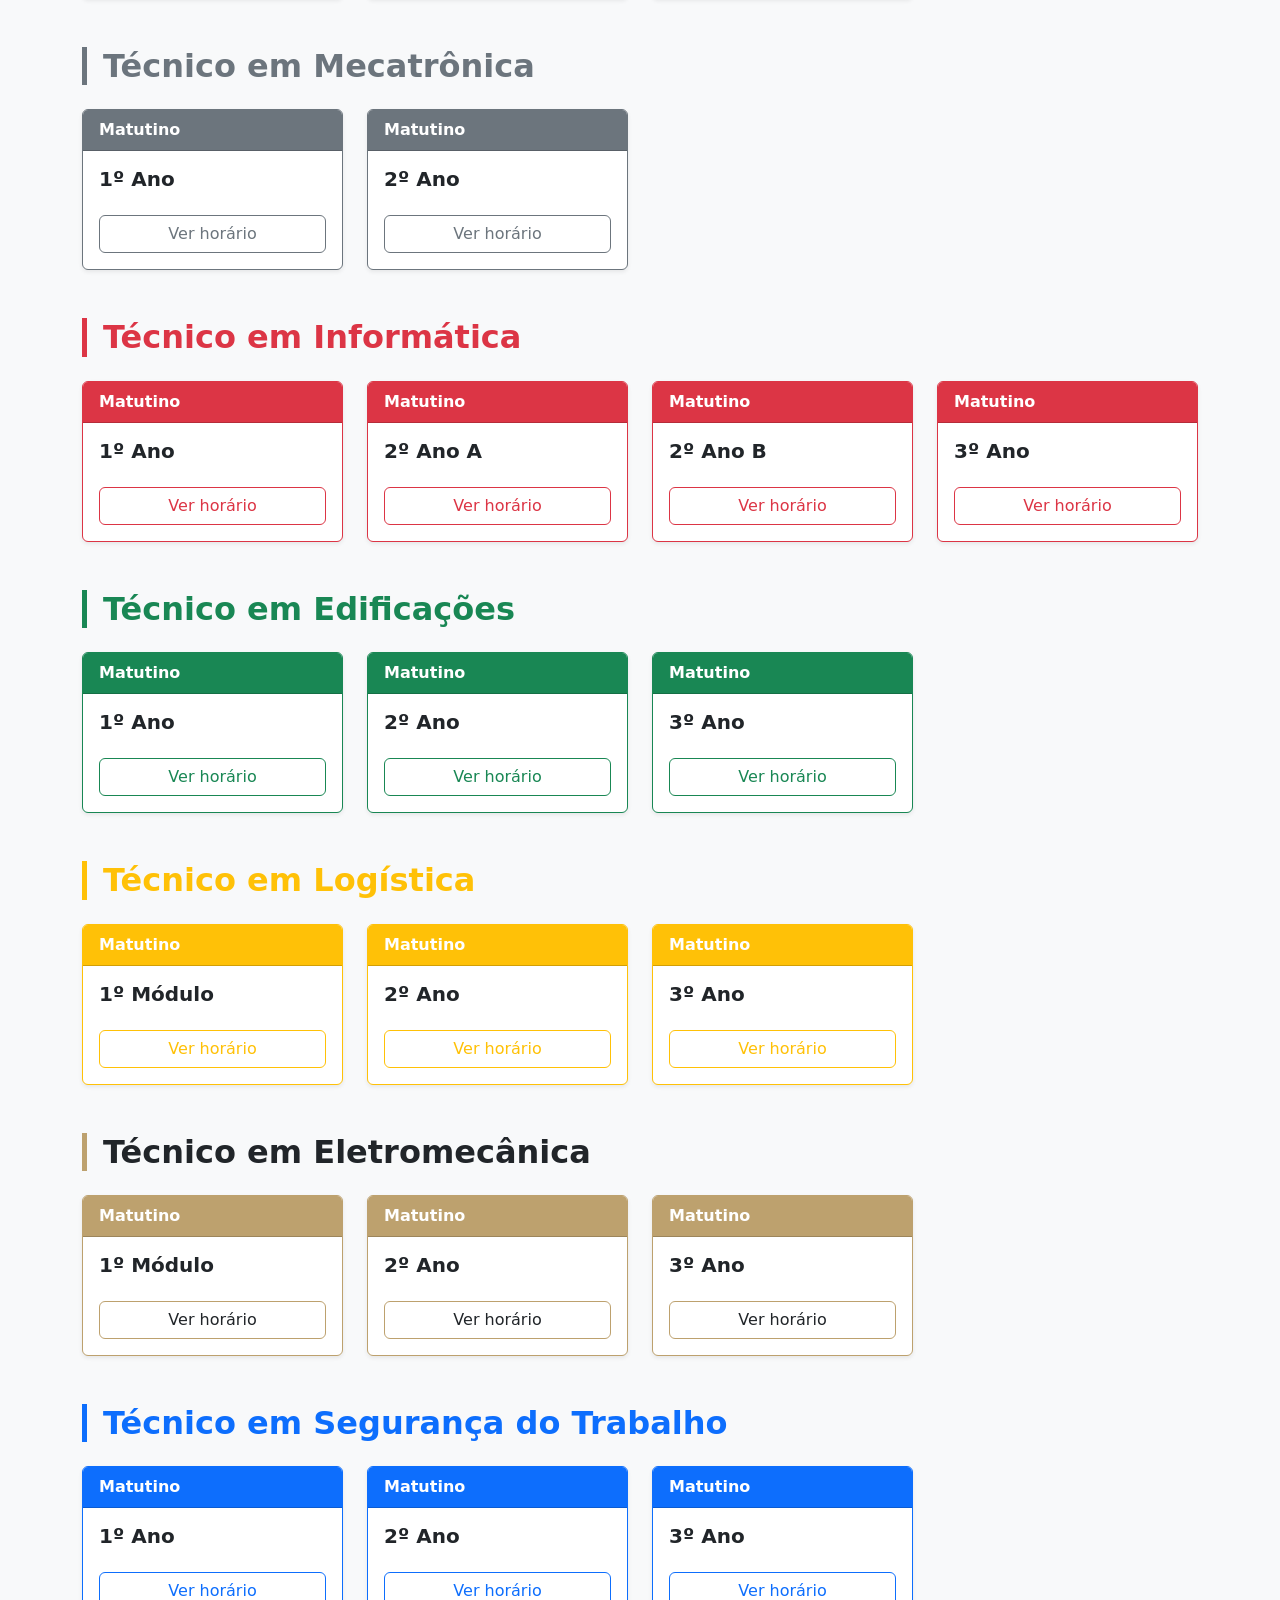
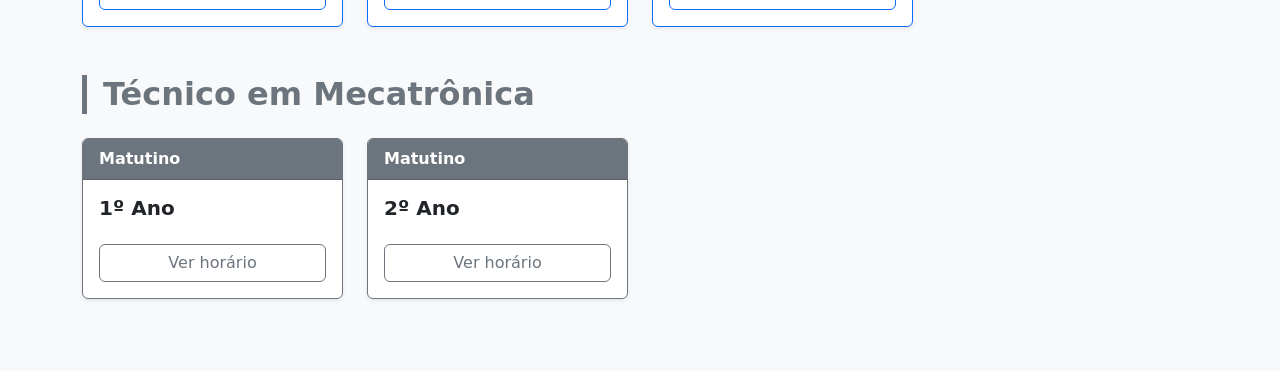
==== commit 11631e4f: "updat json" ====
--- a/eptnm.html
+++ b/eptnm.html
@@ -69,5 +69,6 @@
 
     <script src="https://cdn.jsdelivr.net/npm/bootstrap@5.3.8/dist/js/bootstrap.bundle.min.js" integrity="sha384-FKyoEForCGlyvwx9Hj09JcYn3nv7wiPVlz7YYwJrWVcXK/BmnVDxM+D2scQbITxI" crossorigin="anonymous"></script>
     <script src="assets/js/horarios.js"></script>
+    <script src="assets/js/barrapesquisa.js"></script>
 </body>
 </html>
--- a/assets/css/style.css
+++ b/assets/css/style.css
@@ -6,6 +6,21 @@
     background:
         linear-gradient(rgba(255,255,255,.78), rgba(255,255,255,.78)),
         url("../img/banner.svg") center/cover no-repeat;
+}
+.border-marrom{
+    --bs-border-opacity:1;
+    border-color: #bda16e !important;
+}
+.btn-outline-marrom {
+    --bs-btn-border-color: #bda16e;
+    --bs-btn-hover-border-color: #bda16e;
+    --bs-btn-hover-bg: #bda16e;
+    --bs-btn-hover-color: #fff;
+   border-color: #bda16e !important;
+}
+.bg-marrom {
+    --bs-bg-opacity:1;
+    background-color: #bda16e !important;
 }
 
 .card-opcao {
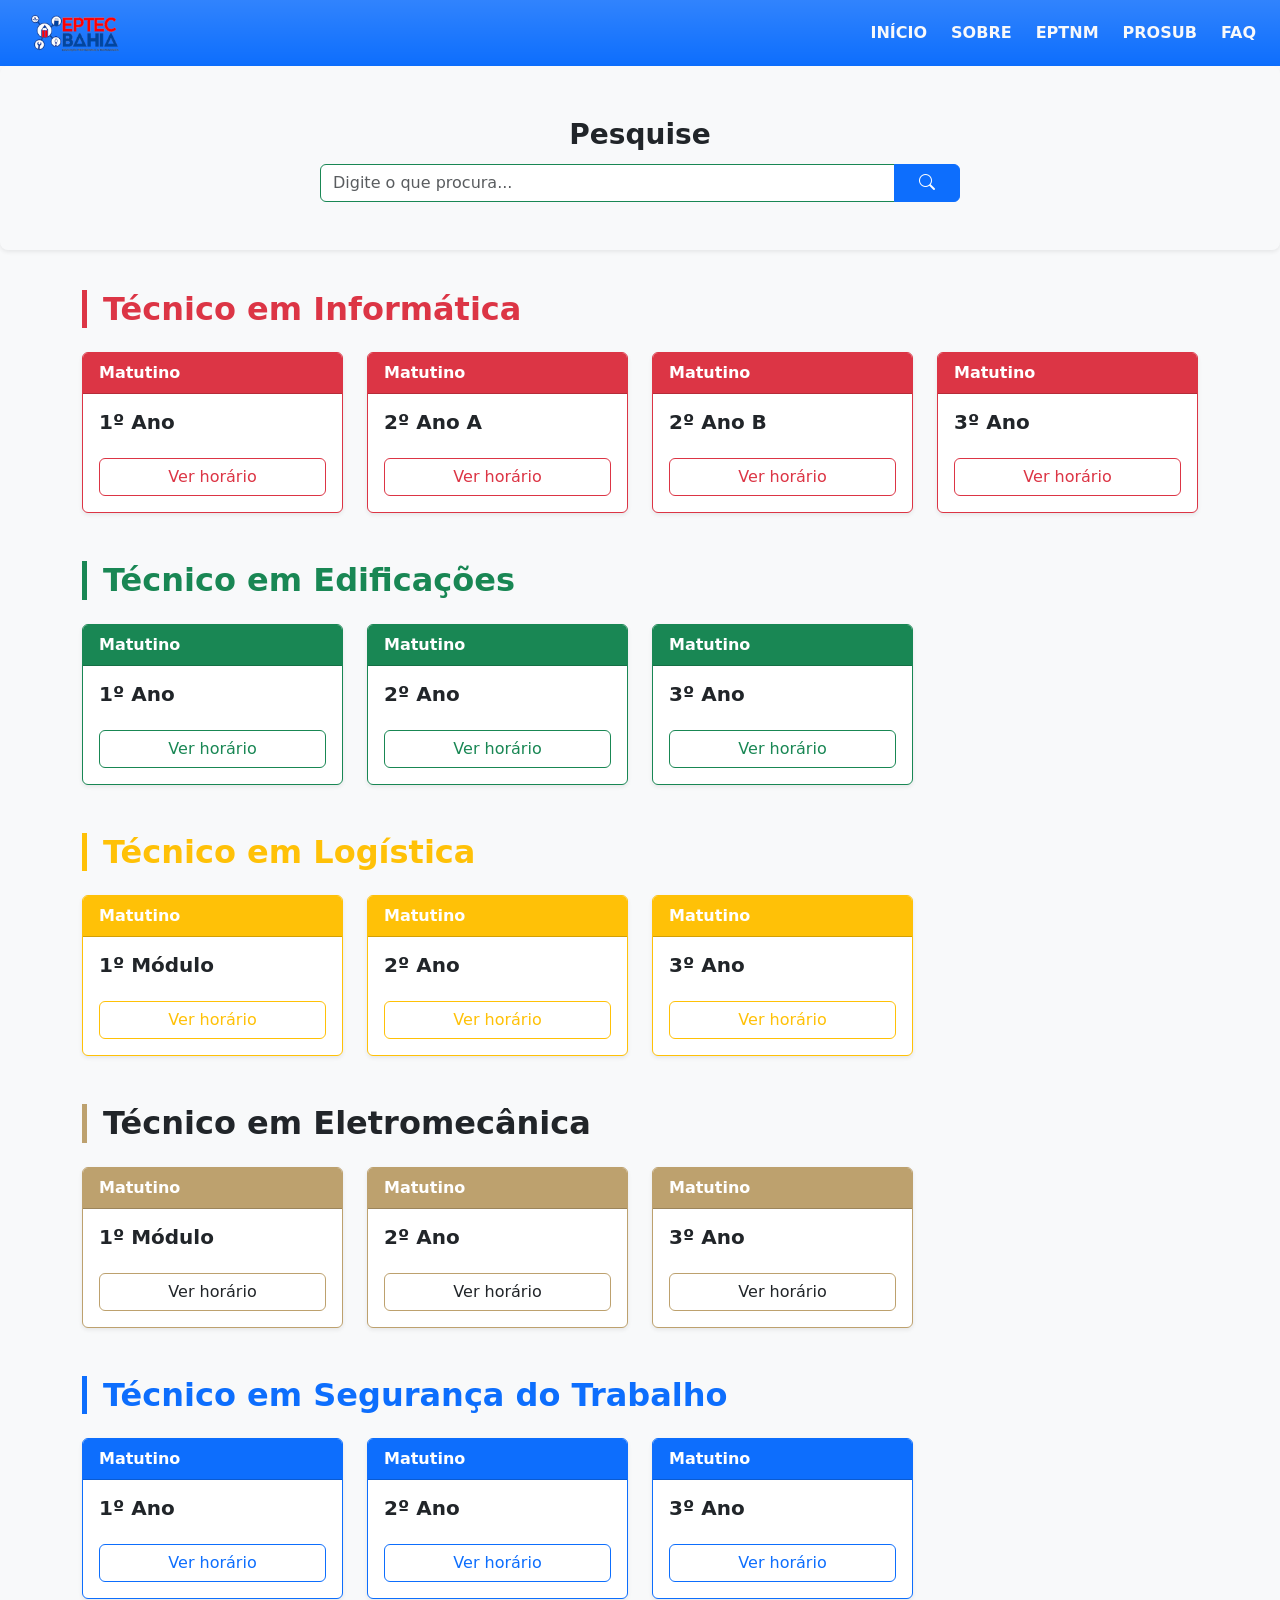
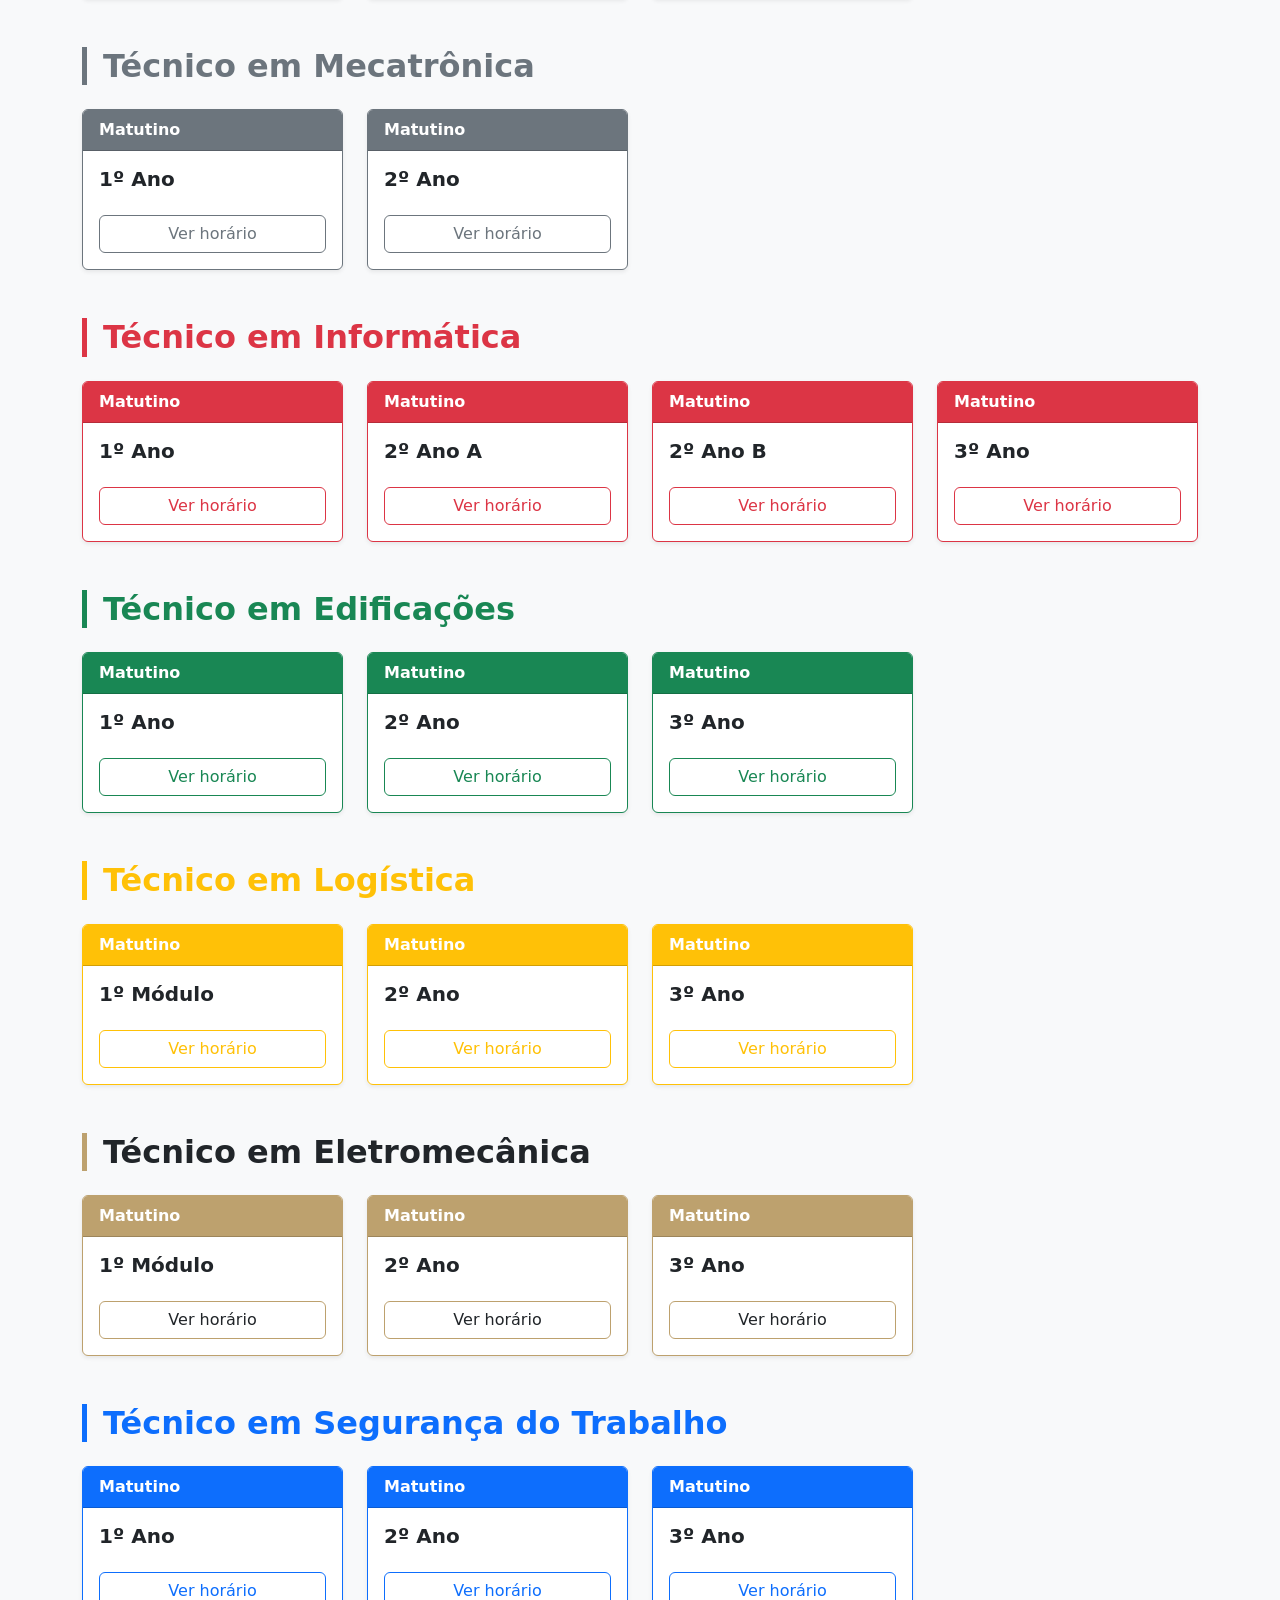
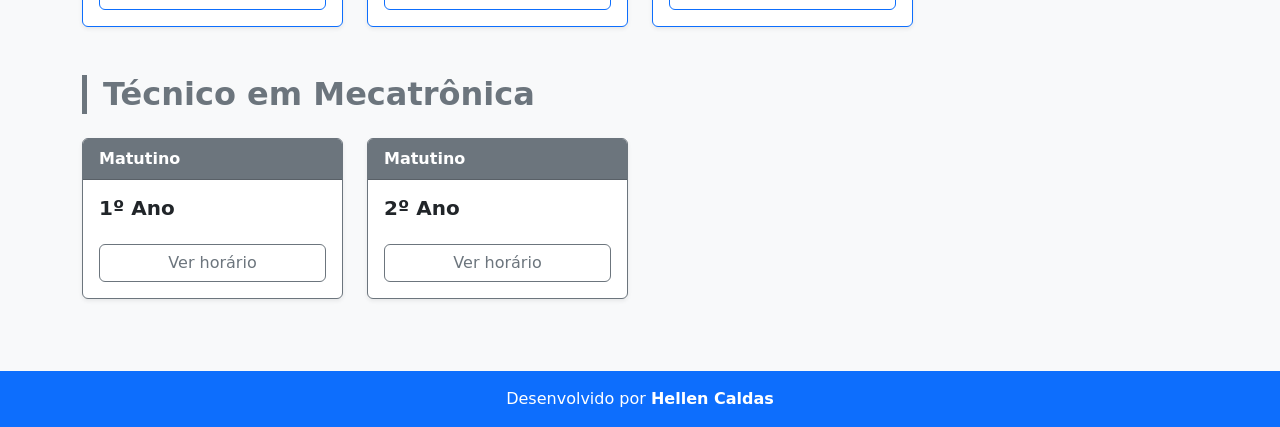
==== commit d650b015: "update prosub.html" ====
--- a/eptnm.html
+++ b/eptnm.html
@@ -70,5 +70,13 @@
     <script src="https://cdn.jsdelivr.net/npm/bootstrap@5.3.8/dist/js/bootstrap.bundle.min.js" integrity="sha384-FKyoEForCGlyvwx9Hj09JcYn3nv7wiPVlz7YYwJrWVcXK/BmnVDxM+D2scQbITxI" crossorigin="anonymous"></script>
     <script src="assets/js/horarios.js"></script>
     <script src="assets/js/barrapesquisa.js"></script>
+
+    <footer class="bg-primary text-white text-center py-3 mt-auto">
+  <div class="container">
+    <p class="mb-0">
+      Desenvolvido por <a href="#" class="text-white text-decoration-none fw-bold">Hellen Caldas</a>
+    </p>
+  </div>
+</footer>
 </body>
 </html>
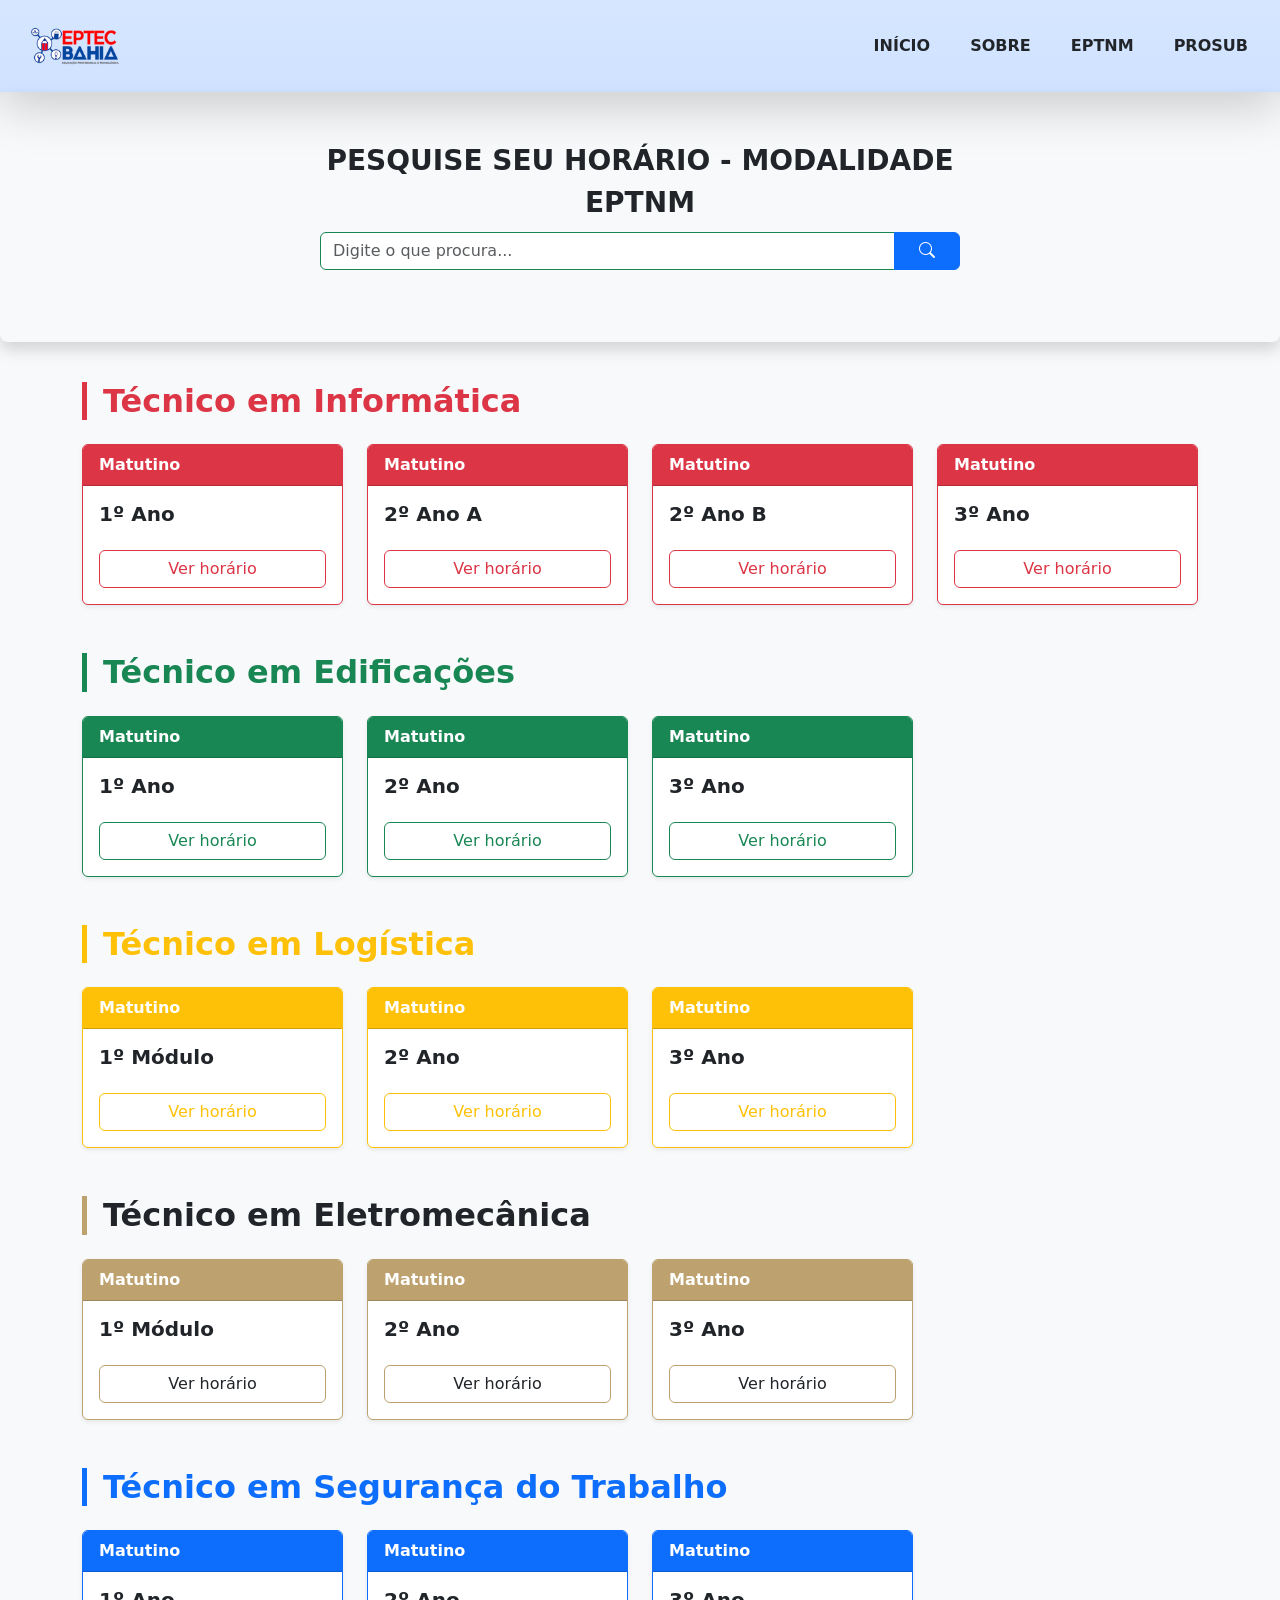
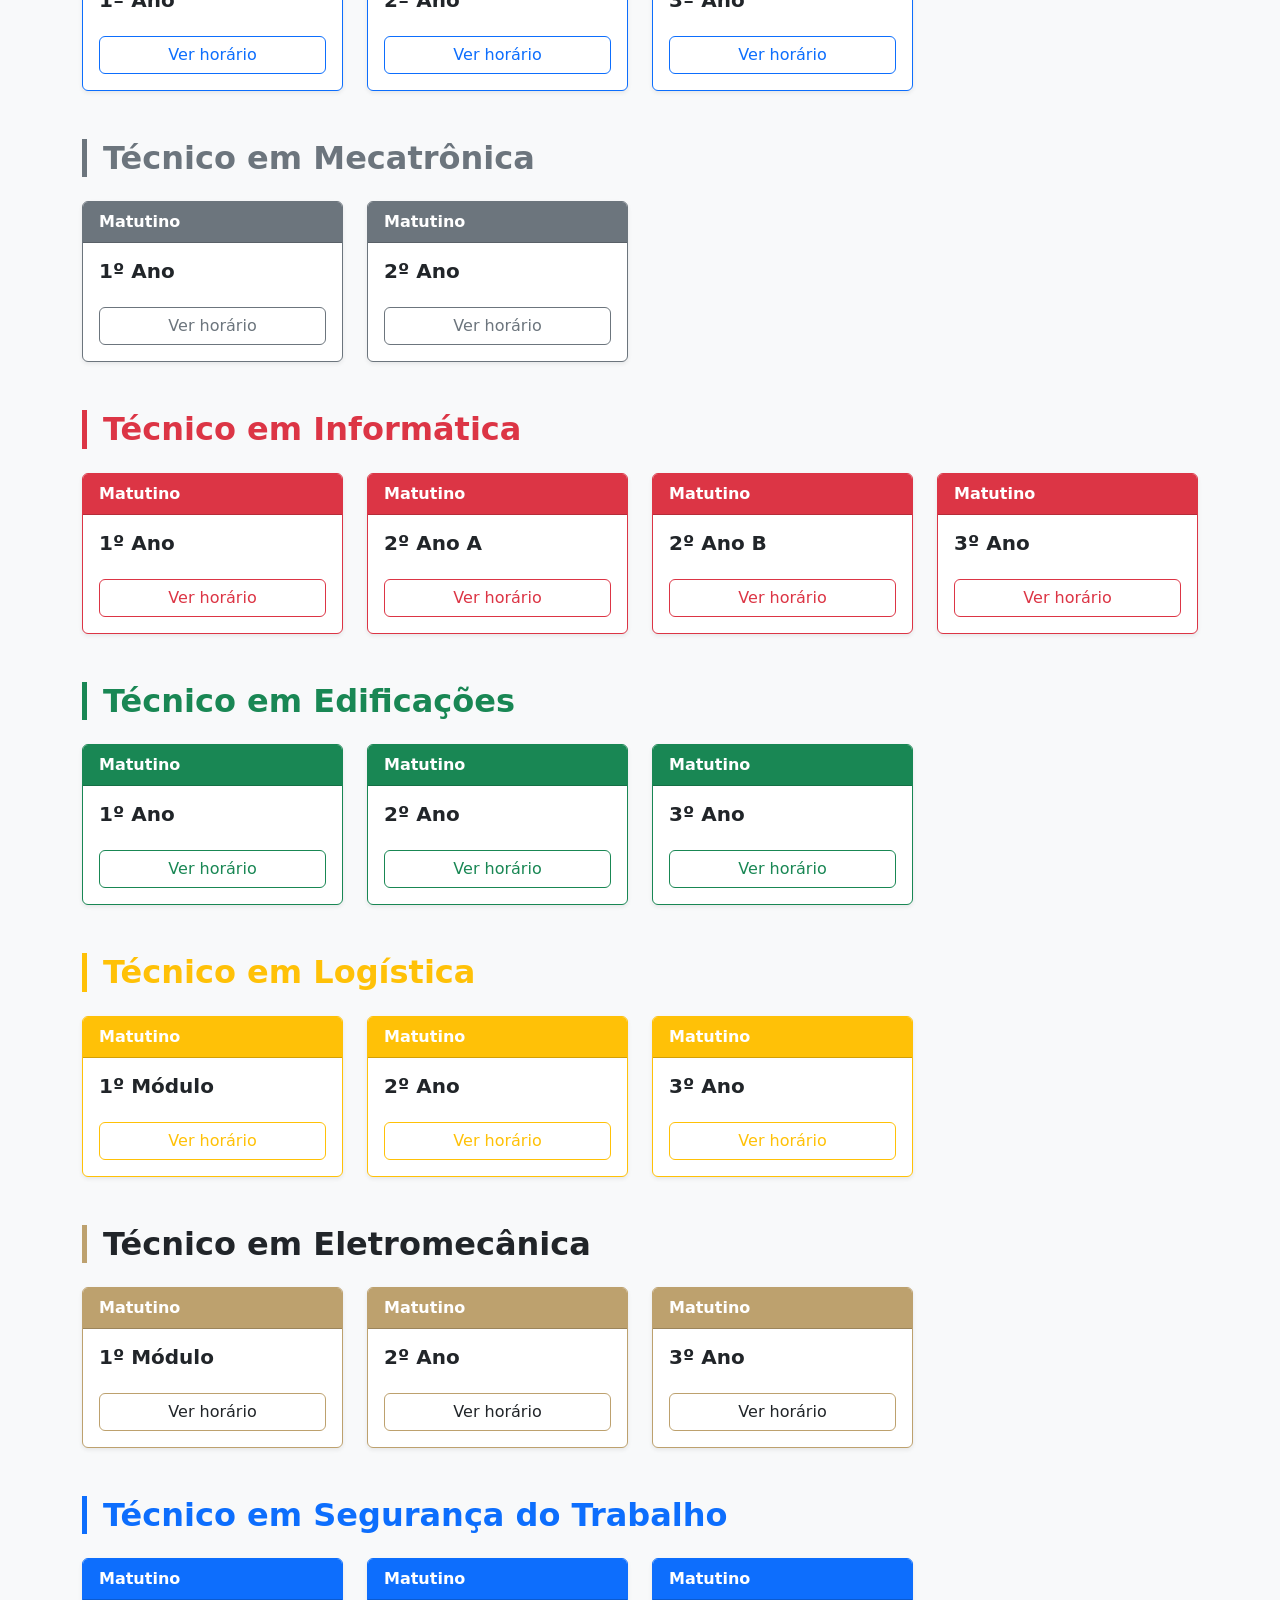
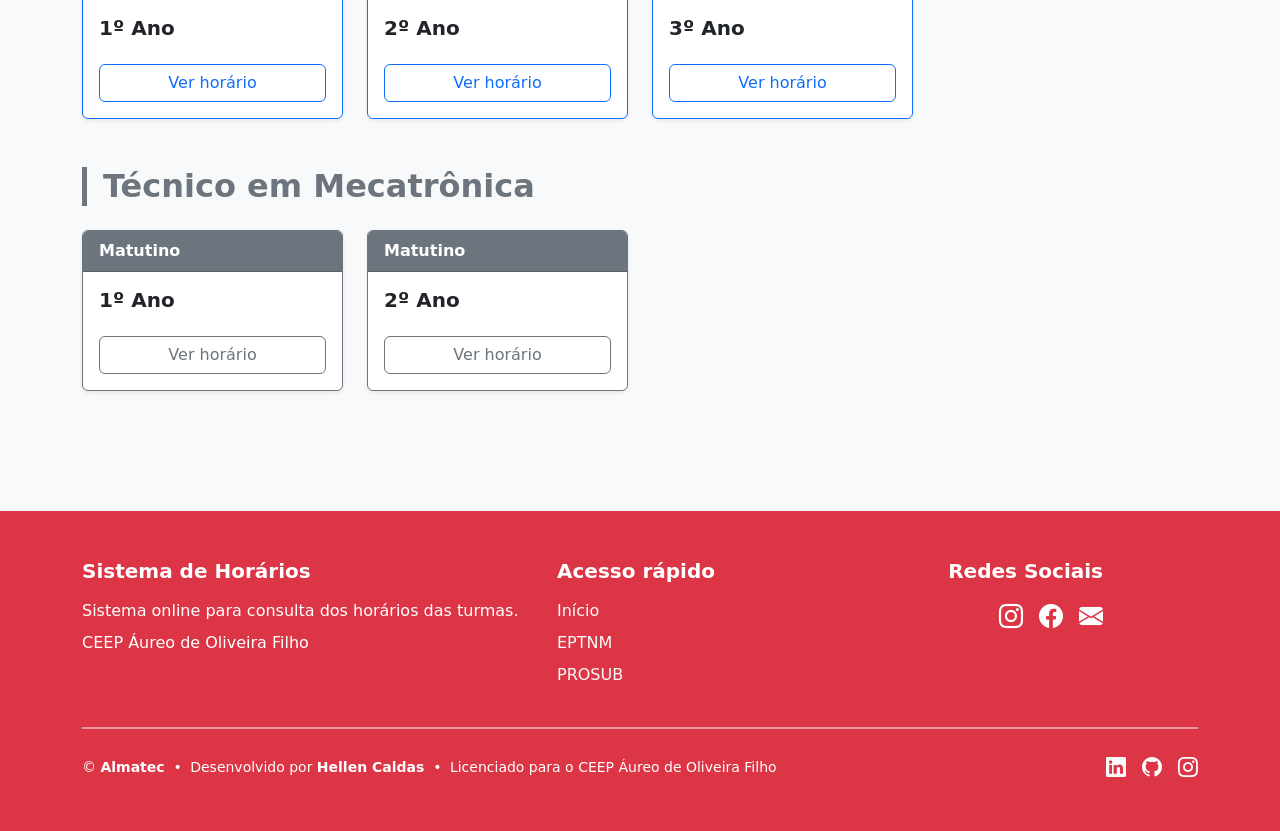
==== commit fd94b4a0: "Update Footer e Menu" ====
--- a/eptnm.html
+++ b/eptnm.html
@@ -7,57 +7,31 @@
     
     <!-- CSS do Bootstrap 5.3 (Corrigido) -->
     <link href="https://cdn.jsdelivr.net/npm/bootstrap@5.3.3/dist/css/bootstrap.min.css" rel="stylesheet">
-    
     <!-- Ícones do Bootstrap 1.11.3 -->
     <link rel="stylesheet" href="https://cdn.jsdelivr.net/npm/bootstrap-icons@1.11.3/font/bootstrap-icons.min.css">
+    <!-- css personalizado -->
     <link rel="stylesheet" href="assets/css/style.css">
+
 </head>
 <body class="container-fluid m-0 p-0">
-    <section id="topo" class="py-2 bg-primary bg-gradient">
-            <div class="container-fluid px-4 d-flex justify-content-between align-items-center">
-                
-                <!-- Logo na Esquerda -->
-                <a href="#" class="navbar-brand">
-                    <img src="assets/img/logo.png" alt="EPTEC Bahia" height="50">
-                </a>
+    <!-- Menu carregado pelo JavaScript -->
+    <div id="menu"></div>
 
-                <!-- Links de Navegação na Direita -->
-            <nav>
-                <ul class="nav gap-3 gap-md-4 align-items-center">
-                    <li class="nav-item">
-                        <a class="nav-link link-light link-opacity-75-hover fw-semibold p-0" href="index.html">INÍCIO</a>
-                    </li>
-                    <li class="nav-item">
-                        <a class="nav-link link-light link-opacity-75-hover fw-semibold p-0" href="sobre.html">SOBRE</a>
-                    </li>
-                    <li class="nav-item">
-                        <a class="nav-link link-light link-opacity-75-hover fw-semibold p-0" href="eptnm.html">EPTNM</a>
-                    </li>
-                    <li class="nav-item">
-                        <a class="nav-link link-light link-opacity-75-hover fw-semibold p-0" href="prosub.html">PROSUB</a>
-                    </li>
-                    <li class="nav-item">
-                        <a class="nav-link link-light link-opacity-75-hover fw-semibold p-0" href="faq.html">FAQ</a>
-                    </li>
-                </ul>
-            </nav>
-
-            </div>
-    </section>
-    <section id="pesquisa" class="text-center text-dark py-5 my-0 mb-3 rounded-3 shadow-sm overflow-hidden d-flex justify-content-center align-items-center" 
-            style="background: linear-gradient(rgba(255, 255, 255, 0.75)), url('assets/img/banner.site.jpg') center/cover no-repeat;">
+    <section id="pesquisa" class="text-center text-dark py-5 pt-5 my-0 mb-3 rounded-3 shadow overflow-hidden d-flex justify-content-center align-items-center" 
+            style="background: linear-gradient(rgba(255, 255, 255, 0.75)), url('assets/img/prosub.png') center/cover no-repeat;">
         
-<div class="w-50 mx-auto text-center">
-    <label for="pesquisa" class="form-label fs-3 fw-semibold">Pesquise</label>
-    
-    <!-- Input Group une o campo e o botão -->
-        <div class="input-group">
-            <input type="search" id="pesquisa" class="form-control border-success" placeholder="Digite o que procura...">
-            <button class="btn btn-primary px-4" type="button"> <i class="bi bi-search"></i></button>
+        <div class="w-50 mx-auto text-center pb-4">
+            <label for="pesquisa" class="form-label fs-3 fw-semibold">PESQUISE SEU HORÁRIO - MODALIDADE EPTNM</label>
+            
+            <!-- Input Group une o campo e o botão -->
+                <div class="input-group">
+                    <input type="search" id="pesquisa" class="form-control border-success" placeholder="Digite o que procura...">
+                    <button class="btn btn-primary px-4" type="button"> <i class="bi bi-search"></i></button>
+                </div>
         </div>
-</div>
 
     </section>
+
     <main class="container py-4">
         <div id="mensagem" class="alert alert-info">Carregando horários...</div>
         <div id="conteudo"></div>
@@ -65,18 +39,13 @@
 
     <div id="areaModais"></div>
 
-    <footer></footer>
+    <!-- Menu carregado pelo JavaScript -->
+    <div id="footer"></div>
 
     <script src="https://cdn.jsdelivr.net/npm/bootstrap@5.3.8/dist/js/bootstrap.bundle.min.js" integrity="sha384-FKyoEForCGlyvwx9Hj09JcYn3nv7wiPVlz7YYwJrWVcXK/BmnVDxM+D2scQbITxI" crossorigin="anonymous"></script>
     <script src="assets/js/horarios.js"></script>
     <script src="assets/js/barrapesquisa.js"></script>
-
-    <footer class="bg-primary text-white text-center py-3 mt-auto">
-  <div class="container">
-    <p class="mb-0">
-      Desenvolvido por <a href="#" class="text-white text-decoration-none fw-bold">Hellen Caldas</a>
-    </p>
-  </div>
-</footer>
+    <script src="assets/componentes/menu.js"></script>
+    <script src="assets/componentes/footer.js"></script>
 </body>
 </html>
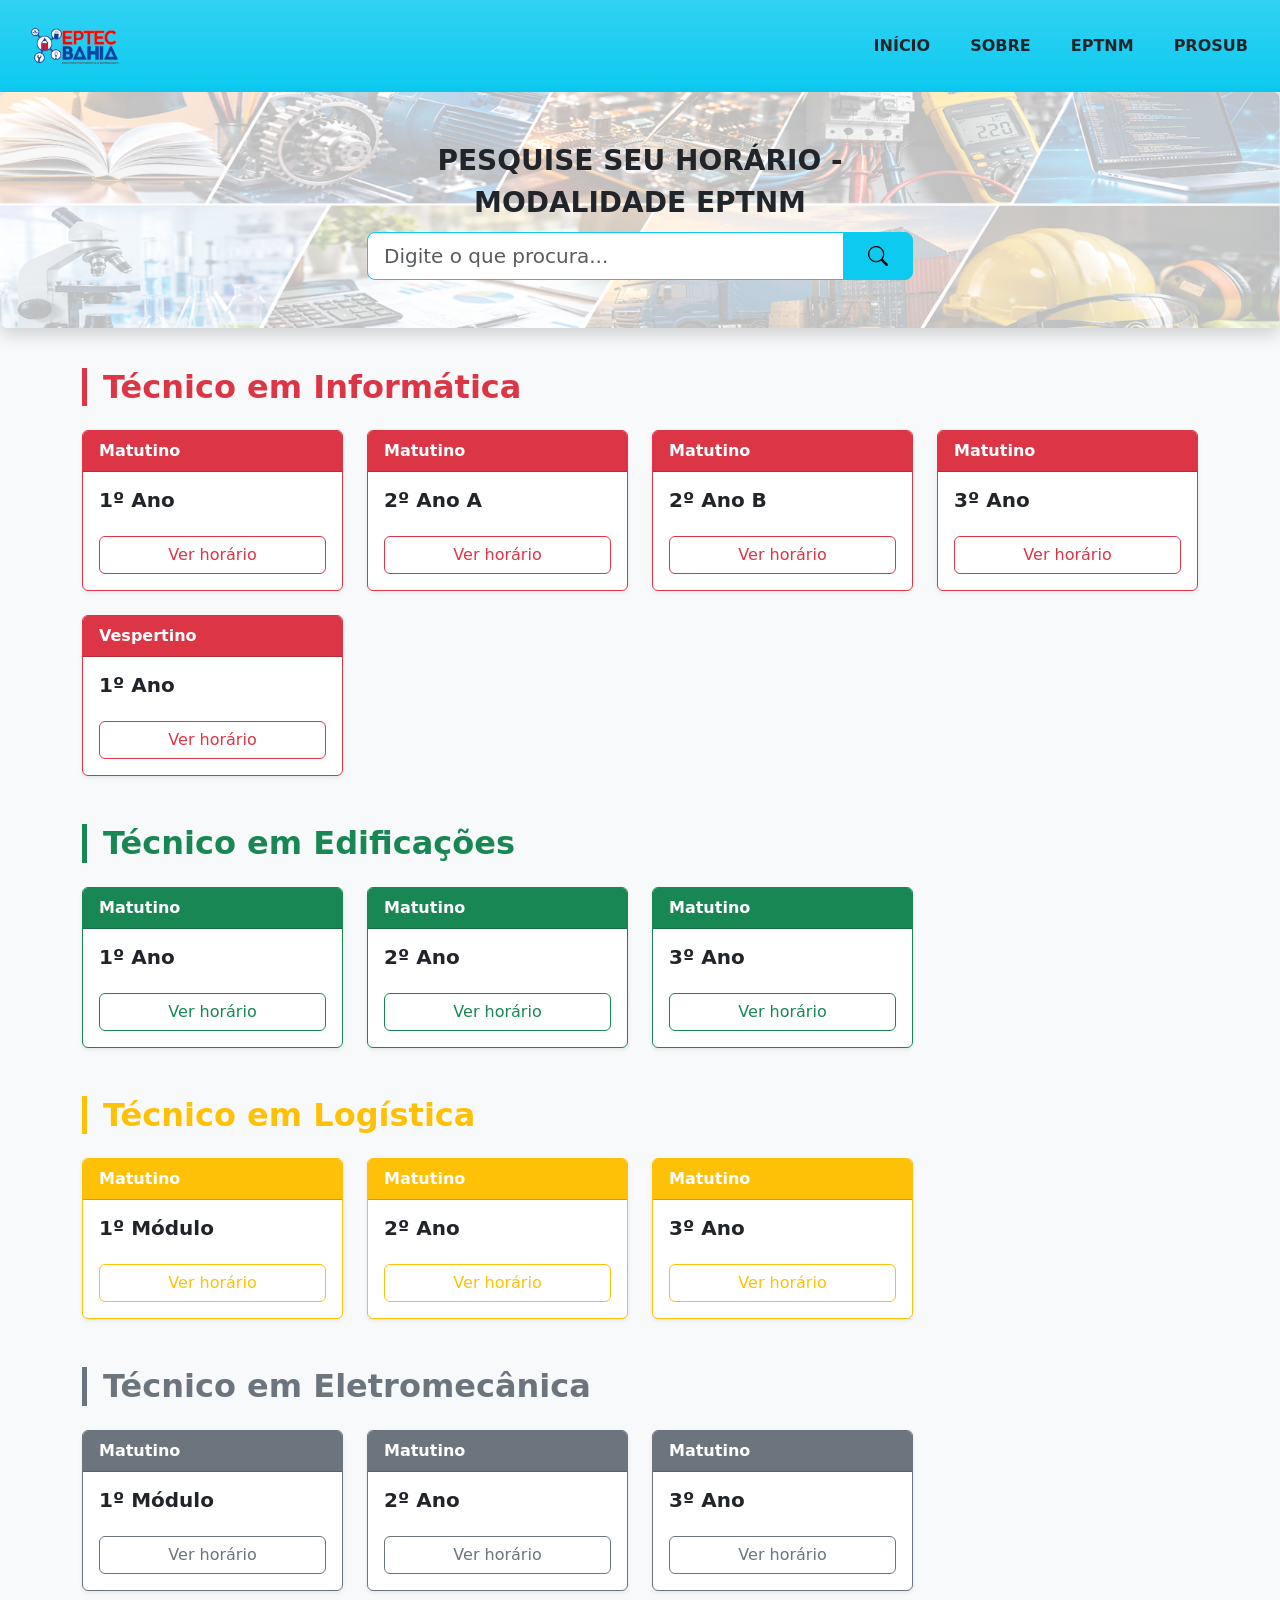
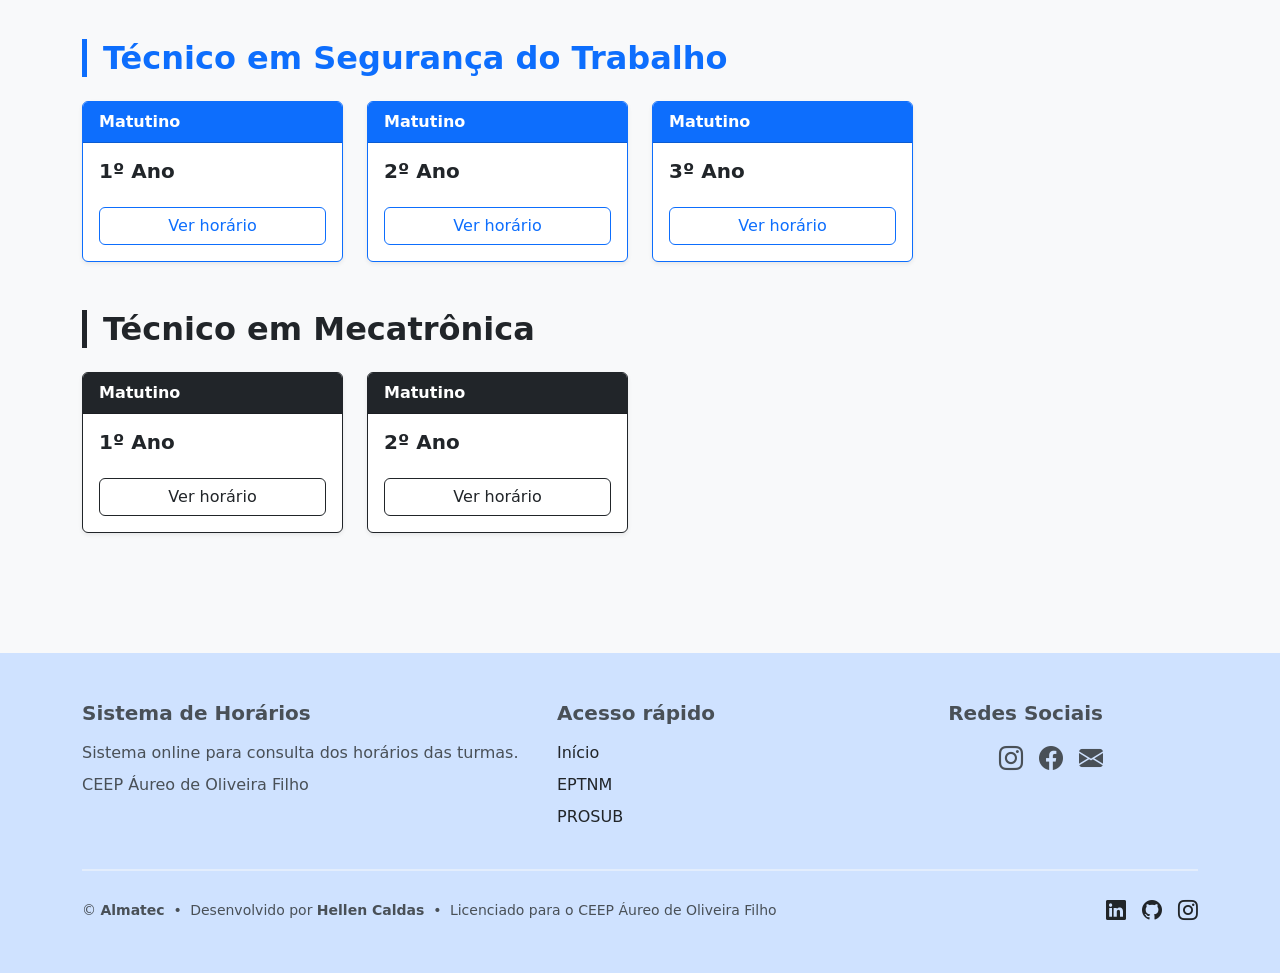
==== commit a55860d6: "Update Erro Pesquisa" ====
--- a/eptnm.html
+++ b/eptnm.html
@@ -17,17 +17,40 @@
     <!-- Menu carregado pelo JavaScript -->
     <div id="menu"></div>
 
-    <section id="pesquisa" class="text-center text-dark py-5 pt-5 my-0 mb-3 rounded-3 shadow overflow-hidden d-flex justify-content-center align-items-center" 
-            style="background: linear-gradient(rgba(255, 255, 255, 0.75)), url('assets/img/prosub.png') center/cover no-repeat;">
-        
-        <div class="w-50 mx-auto text-center pb-4">
-            <label for="pesquisa" class="form-label fs-3 fw-semibold">PESQUISE SEU HORÁRIO - MODALIDADE EPTNM</label>
-            
-            <!-- Input Group une o campo e o botão -->
-                <div class="input-group">
-                    <input type="search" id="pesquisa" class="form-control border-success" placeholder="Digite o que procura...">
-                    <button class="btn btn-primary px-4" type="button"> <i class="bi bi-search"></i></button>
+    <section id="pesquisa"
+        class="text-center text-dark py-5 my-0 mb-3 rounded-3 shadow overflow-hidden d-flex justify-content-center align-items-center"
+        style="background: linear-gradient(rgba(255, 255, 255, 0.75), rgba(255, 255, 255, 0.75)),
+            url('assets/img/prosub.png') center/cover no-repeat;">
+
+        <div class="container">
+            <div class="row justify-content-center">
+
+                <!-- Quase toda largura no celular e menor no desktop -->
+                <div class="col-11 col-sm-10 col-md-8 col-lg-6">
+
+                    <label for="campoPesquisa"
+                        class="form-label fs-3 fw-semibold">
+                        PESQUISE SEU HORÁRIO - MODALIDADE EPTNM
+                    </label>
+
+                    <div class="input-group input-group-lg w-100">
+
+                        <input
+                            type="search"
+                            id="campoPesquisa"
+                            class="form-control border-info"
+                            placeholder="Digite o que procura...">
+
+                        <button
+                            class="btn btn-info px-4"
+                            type="button">
+                            <i class="bi bi-search"></i>
+                        </button>
+
+                    </div>
+
                 </div>
+            </div>
         </div>
 
     </section>
@@ -43,8 +66,7 @@
     <div id="footer"></div>
 
     <script src="https://cdn.jsdelivr.net/npm/bootstrap@5.3.8/dist/js/bootstrap.bundle.min.js" integrity="sha384-FKyoEForCGlyvwx9Hj09JcYn3nv7wiPVlz7YYwJrWVcXK/BmnVDxM+D2scQbITxI" crossorigin="anonymous"></script>
-    <script src="assets/js/horarios.js"></script>
-    <script src="assets/js/barrapesquisa.js"></script>
+    <script src="assets/js/scriptdados.js"></script>
     <script src="assets/componentes/menu.js"></script>
     <script src="assets/componentes/footer.js"></script>
 </body>
